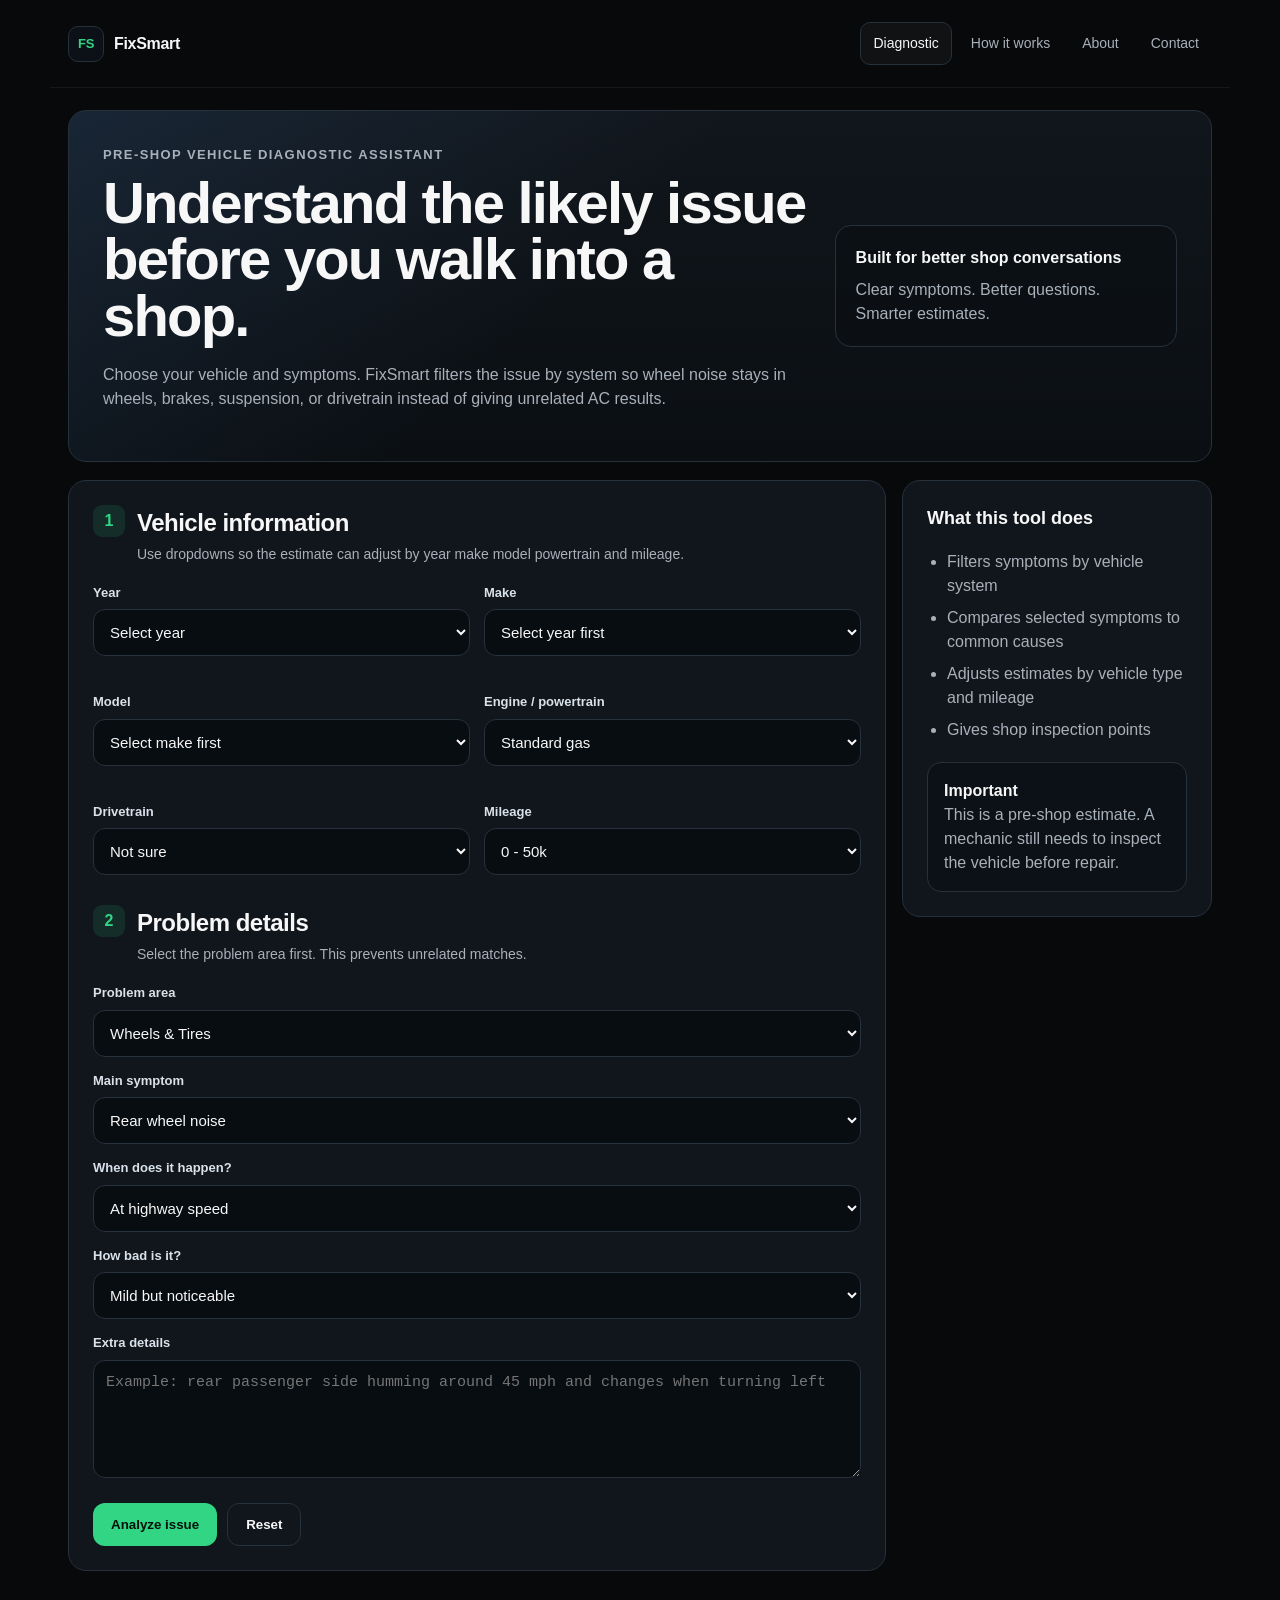
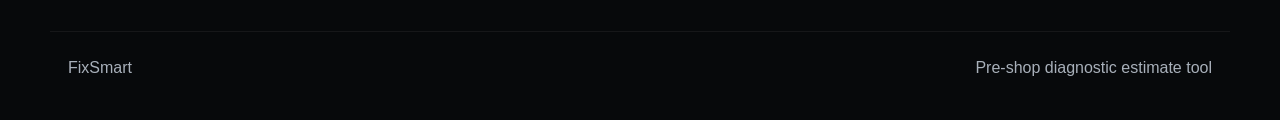
==== index.html @ 29d56b2a "Add files via upload" ====
<!DOCTYPE html>
<html lang="en">
<head>
  <meta charset="UTF-8" />
  <meta name="viewport" content="width=device-width, initial-scale=1.0" />
  <title>FixSmart | Vehicle Diagnostic Estimate</title>
  <link rel="stylesheet" href="assets/style.css" />
</head>
<body>
  <header class="site-header">
    <a class="brand" href="index.html">
      <span class="brand-mark">FS</span>
      <span>FixSmart</span>
    </a>

    <nav class="top-nav" aria-label="Main navigation">
      <a class="active" href="index.html">Diagnostic</a>
      <a href="how-it-works.html">How it works</a>
      <a href="about.html">About</a>
      <a href="contact.html">Contact</a>
    </nav>
  </header>

  <main>
    <section class="hero compact">
      <div class="hero-copy">
        <p class="eyebrow">Pre-shop vehicle diagnostic assistant</p>
        <h1>Understand the likely issue before you walk into a shop.</h1>
        <p>
          Choose your vehicle and symptoms. FixSmart filters the issue by system so wheel noise stays in wheels, brakes, suspension, or drivetrain instead of giving unrelated AC results.
        </p>
      </div>
      <div class="hero-panel">
        <strong>Built for better shop conversations</strong>
        <span>Clear symptoms. Better questions. Smarter estimates.</span>
      </div>
    </section>

    <section class="layout">
      <form class="diagnostic-card" id="diagnosticForm">
        <div class="section-title">
          <span>1</span>
          <div>
            <h2>Vehicle information</h2>
            <p>Use dropdowns so the estimate can adjust by year make model powertrain and mileage.</p>
          </div>
        </div>

        <div class="form-grid">
          <div class="field">
            <label for="year">Year</label>
            <select id="year" required></select>
          </div>

          <div class="field">
            <label for="make">Make</label>
            <select id="make" required>
              <option value="">Select year first</option>
            </select>
            <small id="makeStatus"></small>
          </div>

          <div class="field">
            <label for="model">Model</label>
            <select id="model" required>
              <option value="">Select make first</option>
            </select>
            <small id="modelStatus"></small>
          </div>

          <div class="field">
            <label for="powertrain">Engine / powertrain</label>
            <select id="powertrain">
              <option value="standard">Standard gas</option>
              <option value="turbo">Turbocharged</option>
              <option value="hybrid">Hybrid</option>
              <option value="electric">Electric</option>
              <option value="diesel">Diesel</option>
              <option value="performance">Performance / high output</option>
            </select>
          </div>

          <div class="field">
            <label for="drivetrain">Drivetrain</label>
            <select id="drivetrain">
              <option value="unknown">Not sure</option>
              <option value="fwd">FWD</option>
              <option value="rwd">RWD</option>
              <option value="awd">AWD</option>
              <option value="4wd">4WD</option>
            </select>
          </div>

          <div class="field">
            <label for="mileage">Mileage</label>
            <select id="mileage">
              <option value="low">0 - 50k</option>
              <option value="normal">50k - 100k</option>
              <option value="high">100k - 150k</option>
              <option value="veryHigh">150k+</option>
            </select>
          </div>
        </div>

        <div class="section-title second">
          <span>2</span>
          <div>
            <h2>Problem details</h2>
            <p>Select the problem area first. This prevents unrelated matches.</p>
          </div>
        </div>

        <div class="form-grid">
          <div class="field wide">
            <label for="category">Problem area</label>
            <select id="category"></select>
          </div>

          <div class="field wide">
            <label for="symptom">Main symptom</label>
            <select id="symptom"></select>
          </div>

          <div class="field wide">
            <label for="condition">When does it happen?</label>
            <select id="condition"></select>
          </div>

          <div class="field wide">
            <label for="severityInput">How bad is it?</label>
            <select id="severityInput">
              <option value="mild">Mild but noticeable</option>
              <option value="moderate">Moderate and getting worse</option>
              <option value="severe">Severe or feels unsafe</option>
            </select>
          </div>

          <div class="field wide">
            <label for="notes">Extra details</label>
            <textarea id="notes" placeholder="Example: rear passenger side humming around 45 mph and changes when turning left"></textarea>
          </div>
        </div>

        <div class="button-row">
          <button type="submit">Analyze issue</button>
          <button type="button" class="ghost" id="resetBtn">Reset</button>
        </div>
      </form>

      <aside class="side-card">
        <h3>What this tool does</h3>
        <ul>
          <li>Filters symptoms by vehicle system</li>
          <li>Compares selected symptoms to common causes</li>
          <li>Adjusts estimates by vehicle type and mileage</li>
          <li>Gives shop inspection points</li>
        </ul>

        <div class="trust-box">
          <strong>Important</strong>
          <p>This is a pre-shop estimate. A mechanic still needs to inspect the vehicle before repair.</p>
        </div>
      </aside>
    </section>

    <section class="results hidden" id="results">
      <div class="results-head">
        <div>
          <p class="eyebrow">Diagnostic result</p>
          <h2 id="resultTitle">Likely causes</h2>
        </div>
        <div class="score" id="topScore">0%</div>
      </div>

      <div class="summary-grid" id="summaryGrid"></div>

      <div class="table-wrap">
        <table>
          <thead>
            <tr>
              <th>Likely cause</th>
              <th>Probability</th>
              <th>Estimate</th>
              <th>Urgency</th>
              <th>Why it matched</th>
            </tr>
          </thead>
          <tbody id="resultRows"></tbody>
        </table>
      </div>

      <div class="bottom-grid">
        <div class="info-block">
          <h3>What to ask the shop to check</h3>
          <ul id="shopChecks"></ul>
        </div>

        <div class="info-block">
          <h3>Estimate factors</h3>
          <div id="factors"></div>
        </div>
      </div>
    </section>
  </main>

  <footer>
    <span>FixSmart</span>
    <span>Pre-shop diagnostic estimate tool</span>
  </footer>

  <script src="assets/diagnostic-data.js"></script>
  <script src="assets/app.js"></script>
</body>
</html>
---- assets/style.css ----
:root {
  --bg: #07090b;
  --panel: #11161c;
  --panel2: #151b22;
  --line: #26313b;
  --text: #f7f7f7;
  --muted: #a8b0ba;
  --soft: #d9e1ea;
  --accent: #32d583;
  --accent2: #58a6ff;
  --warn: #f7c948;
  --bad: #ff5c5c;
}

* {
  box-sizing: border-box;
}

html {
  scroll-behavior: smooth;
}

body {
  margin: 0;
  background: var(--bg);
  color: var(--text);
  font-family: Inter, Arial, Helvetica, sans-serif;
  line-height: 1.5;
}

a {
  color: inherit;
  text-decoration: none;
}

.site-header {
  max-width: 1180px;
  margin: 0 auto;
  padding: 22px 18px;
  display: flex;
  align-items: center;
  justify-content: space-between;
  gap: 16px;
  border-bottom: 1px solid rgba(255,255,255,0.06);
}

.brand {
  display: inline-flex;
  align-items: center;
  gap: 10px;
  font-weight: 800;
  letter-spacing: -0.3px;
}

.brand-mark {
  width: 36px;
  height: 36px;
  display: grid;
  place-items: center;
  border: 1px solid var(--line);
  border-radius: 10px;
  background: #0c1117;
  color: var(--accent);
  font-size: 13px;
}

.top-nav {
  display: flex;
  align-items: center;
  gap: 6px;
  flex-wrap: wrap;
  justify-content: flex-end;
}

.top-nav a {
  color: var(--muted);
  padding: 10px 12px;
  border-radius: 10px;
  font-size: 14px;
  border: 1px solid transparent;
}

.top-nav a:hover,
.top-nav a.active {
  color: var(--text);
  border-color: var(--line);
  background: rgba(255,255,255,0.035);
}

main {
  max-width: 1180px;
  margin: 0 auto;
  padding: 22px 18px 60px;
}

.hero {
  border: 1px solid var(--line);
  background:
    linear-gradient(135deg, rgba(88,166,255,0.11), transparent 45%),
    linear-gradient(180deg, var(--panel), #0b0f13);
  border-radius: 18px;
  padding: 34px;
  margin-bottom: 18px;
}

.hero.compact {
  display: grid;
  grid-template-columns: 1.55fr 0.75fr;
  gap: 24px;
  align-items: center;
}

.hero.simple {
  max-width: 850px;
}

.eyebrow {
  margin: 0 0 10px;
  color: var(--accent);
  font-size: 13px;
  text-transform: uppercase;
  letter-spacing: 1.4px;
  font-weight: 800;
}

h1, h2, h3, p {
  margin-top: 0;
}

h1 {
  font-size: clamp(34px, 5vw, 58px);
  line-height: 0.98;
  letter-spacing: -1.8px;
  margin-bottom: 18px;
}

h2 {
  font-size: 24px;
  letter-spacing: -0.5px;
}

h3 {
  font-size: 18px;
}

.hero p,
.about-main p {
  color: var(--muted);
  max-width: 760px;
}

.hero-panel {
  border: 1px solid var(--line);
  border-radius: 16px;
  background: rgba(0,0,0,0.18);
  padding: 20px;
}

.hero-panel strong,
.hero-panel span {
  display: block;
}

.hero-panel span {
  color: var(--muted);
  margin-top: 8px;
}

.layout {
  display: grid;
  grid-template-columns: minmax(0, 1fr);
  gap: 16px;
}

.diagnostic-card,
.side-card,
.results,
.contact-box,
.cards article,
.about-main {
  border: 1px solid var(--line);
  background: var(--panel);
  border-radius: 18px;
  padding: 24px;
}

.side-card {
  order: 2;
}

.side-card ul,
.info-block ul,
.cards ul {
  color: var(--muted);
  padding-left: 20px;
}

.side-card li,
.info-block li {
  margin-bottom: 8px;
}

.trust-box {
  margin-top: 20px;
  padding: 16px;
  border-radius: 14px;
  background: #0b1116;
  border: 1px solid var(--line);
}

.trust-box p {
  color: var(--muted);
  margin-bottom: 0;
}

.section-title {
  display: flex;
  gap: 12px;
  align-items: flex-start;
  margin-bottom: 18px;
}

.section-title.second {
  margin-top: 30px;
}

.section-title span {
  min-width: 32px;
  height: 32px;
  border-radius: 9px;
  background: rgba(50,213,131,0.12);
  color: var(--accent);
  display: grid;
  place-items: center;
  font-weight: 900;
}

.section-title h2 {
  margin-bottom: 3px;
}

.section-title p {
  color: var(--muted);
  margin-bottom: 0;
  font-size: 14px;
}

.form-grid {
  display: grid;
  grid-template-columns: repeat(2, minmax(0, 1fr));
  gap: 14px;
}

.field.wide {
  grid-column: 1 / -1;
}

label {
  display: block;
  color: var(--soft);
  font-size: 13px;
  font-weight: 800;
  margin-bottom: 7px;
}

select,
input,
textarea {
  width: 100%;
  border: 1px solid var(--line);
  border-radius: 12px;
  background: #080d12;
  color: var(--text);
  padding: 13px 12px;
  outline: none;
  font-size: 15px;
}

select:focus,
input:focus,
textarea:focus {
  border-color: var(--accent);
  box-shadow: 0 0 0 3px rgba(50,213,131,0.12);
}

textarea {
  min-height: 118px;
  resize: vertical;
}

small {
  display: block;
  color: var(--muted);
  margin-top: 6px;
  min-height: 16px;
}

.button-row {
  margin-top: 18px;
  display: flex;
  gap: 10px;
  flex-wrap: wrap;
}

button {
  border: 0;
  border-radius: 12px;
  background: var(--accent);
  color: #04120b;
  font-weight: 900;
  padding: 13px 18px;
  cursor: pointer;
}

button.ghost {
  background: transparent;
  color: var(--text);
  border: 1px solid var(--line);
}

.hidden {
  display: none;
}

.results {
  margin-top: 18px;
}

.results-head {
  display: flex;
  align-items: flex-start;
  justify-content: space-between;
  gap: 18px;
  margin-bottom: 16px;
}

.score {
  font-size: 24px;
  color: var(--accent);
  font-weight: 900;
  white-space: nowrap;
}

.summary-grid {
  display: grid;
  grid-template-columns: repeat(4, minmax(0, 1fr));
  gap: 12px;
  margin-bottom: 16px;
}

.summary-card {
  background: #0b1116;
  border: 1px solid var(--line);
  border-radius: 14px;
  padding: 14px;
}

.summary-card span {
  display: block;
  color: var(--muted);
  font-size: 13px;
}

.summary-card strong {
  display: block;
  margin-top: 5px;
}

.table-wrap {
  overflow-x: auto;
  border: 1px solid var(--line);
  border-radius: 14px;
}

table {
  width: 100%;
  border-collapse: collapse;
  min-width: 780px;
}

th, td {
  padding: 14px;
  border-bottom: 1px solid var(--line);
  text-align: left;
  vertical-align: top;
}

th {
  color: var(--muted);
  font-size: 13px;
}

td {
  color: var(--soft);
}

.cost,
.good {
  color: var(--accent);
  font-weight: 900;
}

.warn {
  color: var(--warn);
  font-weight: 900;
}

.bad {
  color: var(--bad);
  font-weight: 900;
}

.bottom-grid,
.about-layout {
  display: grid;
  grid-template-columns: 1fr;
  gap: 16px;
  margin-top: 16px;
}

.info-block {
  background: #0b1116;
  border: 1px solid var(--line);
  border-radius: 14px;
  padding: 18px;
}

.factor {
  border-bottom: 1px solid var(--line);
  padding: 10px 0;
}

.factor:last-child {
  border-bottom: 0;
}

.factor span {
  display: block;
  color: var(--muted);
  font-size: 14px;
}

.cards {
  display: grid;
  grid-template-columns: repeat(4, minmax(0, 1fr));
  gap: 16px;
}

.cards article span {
  color: var(--accent);
  font-weight: 900;
}

.cards article p {
  color: var(--muted);
}

.about-main h2 {
  margin-top: 22px;
}

.about-main h2:first-child {
  margin-top: 0;
}

.contact-box {
  max-width: 820px;
}

footer {
  max-width: 1180px;
  margin: 0 auto;
  padding: 24px 18px 40px;
  color: var(--muted);
  border-top: 1px solid rgba(255,255,255,0.06);
  display: flex;
  justify-content: space-between;
  gap: 12px;
}

@media (min-width: 900px) {
  .layout {
    grid-template-columns: minmax(0, 1fr) 310px;
    align-items: start;
  }

  .bottom-grid,
  .about-layout {
    grid-template-columns: minmax(0, 1fr) 320px;
  }

  .bottom-side {
    align-self: start;
  }
}

@media (max-width: 860px) {
  .hero.compact {
    grid-template-columns: 1fr;
  }

  .summary-grid,
  .cards {
    grid-template-columns: repeat(2, minmax(0, 1fr));
  }

  .site-header {
    align-items: flex-start;
    flex-direction: column;
  }

  .top-nav {
    width: 100%;
    justify-content: flex-start;
  }
}

@media (max-width: 620px) {
  .hero,
  .diagnostic-card,
  .side-card,
  .results,
  .contact-box,
  .cards article,
  .about-main {
    padding: 18px;
    border-radius: 15px;
  }

  .form-grid,
  .summary-grid,
  .cards {
    grid-template-columns: 1fr;
  }

  h1 {
    font-size: 34px;
  }

  footer {
    flex-direction: column;
  }
}
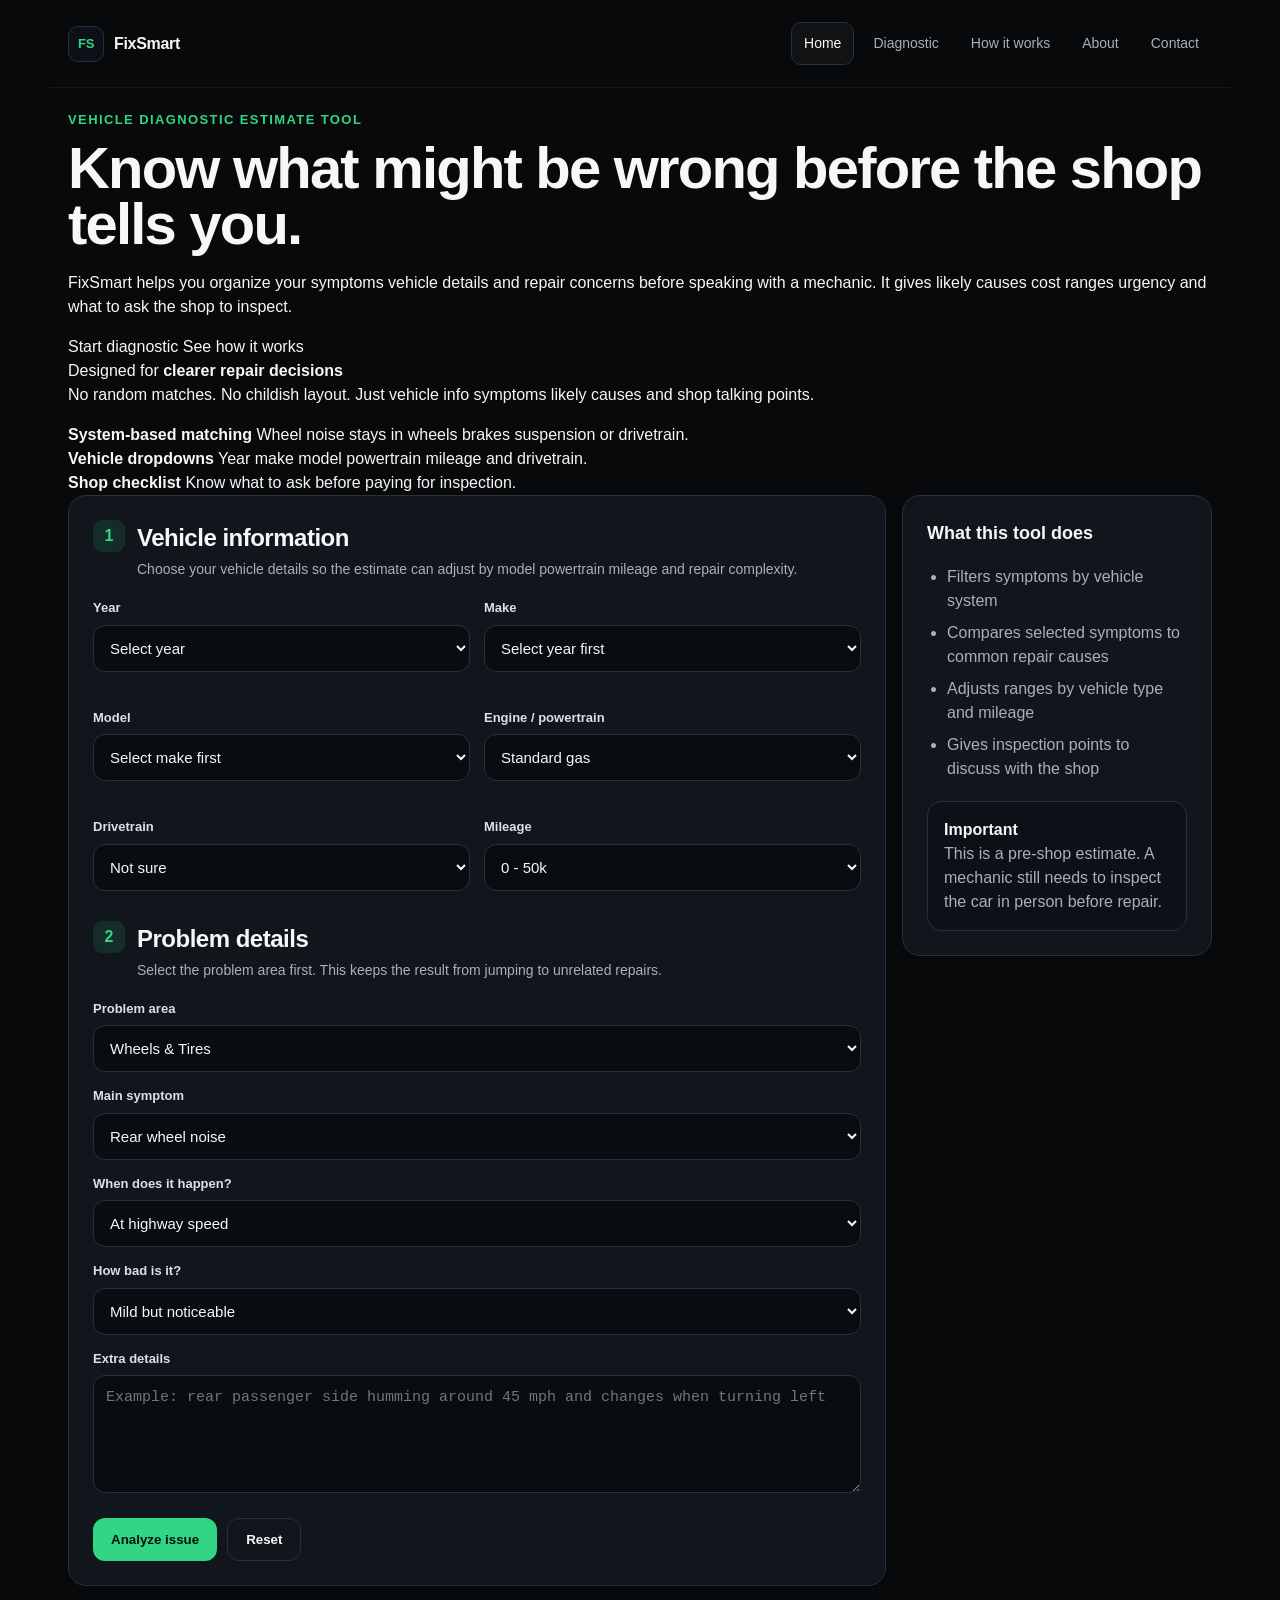
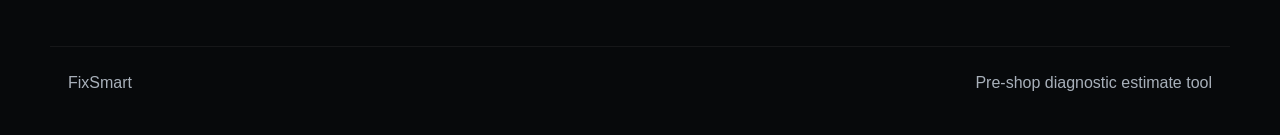
==== commit a8b82496: "Add files via upload" ====
--- a/index.html
+++ b/index.html
@@ -3,7 +3,7 @@
 <head>
   <meta charset="UTF-8" />
   <meta name="viewport" content="width=device-width, initial-scale=1.0" />
-  <title>FixSmart | Vehicle Diagnostic Estimate</title>
+  <title>FixSmart | Home</title>
   <link rel="stylesheet" href="assets/style.css" />
 </head>
 <body>
@@ -14,7 +14,8 @@
     </a>
 
     <nav class="top-nav" aria-label="Main navigation">
-      <a class="active" href="index.html">Diagnostic</a>
+      <a class="active" href="index.html">Home</a>
+      <a href="#diagnostic">Diagnostic</a>
       <a href="how-it-works.html">How it works</a>
       <a href="about.html">About</a>
       <a href="contact.html">Contact</a>
@@ -22,27 +23,51 @@
   </header>
 
   <main>
-    <section class="hero compact">
+    <!-- HOME PAGE HERO -->
+    <section class="home-hero">
       <div class="hero-copy">
-        <p class="eyebrow">Pre-shop vehicle diagnostic assistant</p>
-        <h1>Understand the likely issue before you walk into a shop.</h1>
+        <p class="eyebrow">Vehicle diagnostic estimate tool</p>
+        <h1>Know what might be wrong before the shop tells you.</h1>
         <p>
-          Choose your vehicle and symptoms. FixSmart filters the issue by system so wheel noise stays in wheels, brakes, suspension, or drivetrain instead of giving unrelated AC results.
+          FixSmart helps you organize your symptoms vehicle details and repair concerns before speaking with a mechanic. It gives likely causes cost ranges urgency and what to ask the shop to inspect.
         </p>
-      </div>
-      <div class="hero-panel">
-        <strong>Built for better shop conversations</strong>
-        <span>Clear symptoms. Better questions. Smarter estimates.</span>
-      </div>
-    </section>
-
-    <section class="layout">
+
+        <div class="hero-actions">
+          <a class="button-link" href="#diagnostic">Start diagnostic</a>
+          <a class="button-link ghost-link" href="how-it-works.html">See how it works</a>
+        </div>
+      </div>
+
+      <div class="hero-stat-card">
+        <span>Designed for</span>
+        <strong>clearer repair decisions</strong>
+        <p>No random matches. No childish layout. Just vehicle info symptoms likely causes and shop talking points.</p>
+      </div>
+    </section>
+
+    <section class="proof-strip">
+      <div>
+        <strong>System-based matching</strong>
+        <span>Wheel noise stays in wheels brakes suspension or drivetrain.</span>
+      </div>
+      <div>
+        <strong>Vehicle dropdowns</strong>
+        <span>Year make model powertrain mileage and drivetrain.</span>
+      </div>
+      <div>
+        <strong>Shop checklist</strong>
+        <span>Know what to ask before paying for inspection.</span>
+      </div>
+    </section>
+
+    <!-- DIAGNOSTIC SECTION -->
+    <section class="layout" id="diagnostic">
       <form class="diagnostic-card" id="diagnosticForm">
         <div class="section-title">
           <span>1</span>
           <div>
             <h2>Vehicle information</h2>
-            <p>Use dropdowns so the estimate can adjust by year make model powertrain and mileage.</p>
+            <p>Choose your vehicle details so the estimate can adjust by model powertrain mileage and repair complexity.</p>
           </div>
         </div>
 
@@ -106,7 +131,7 @@
           <span>2</span>
           <div>
             <h2>Problem details</h2>
-            <p>Select the problem area first. This prevents unrelated matches.</p>
+            <p>Select the problem area first. This keeps the result from jumping to unrelated repairs.</p>
           </div>
         </div>
 
@@ -151,14 +176,14 @@
         <h3>What this tool does</h3>
         <ul>
           <li>Filters symptoms by vehicle system</li>
-          <li>Compares selected symptoms to common causes</li>
-          <li>Adjusts estimates by vehicle type and mileage</li>
-          <li>Gives shop inspection points</li>
+          <li>Compares selected symptoms to common repair causes</li>
+          <li>Adjusts ranges by vehicle type and mileage</li>
+          <li>Gives inspection points to discuss with the shop</li>
         </ul>
 
         <div class="trust-box">
           <strong>Important</strong>
-          <p>This is a pre-shop estimate. A mechanic still needs to inspect the vehicle before repair.</p>
+          <p>This is a pre-shop estimate. A mechanic still needs to inspect the car in person before repair.</p>
         </div>
       </aside>
     </section>
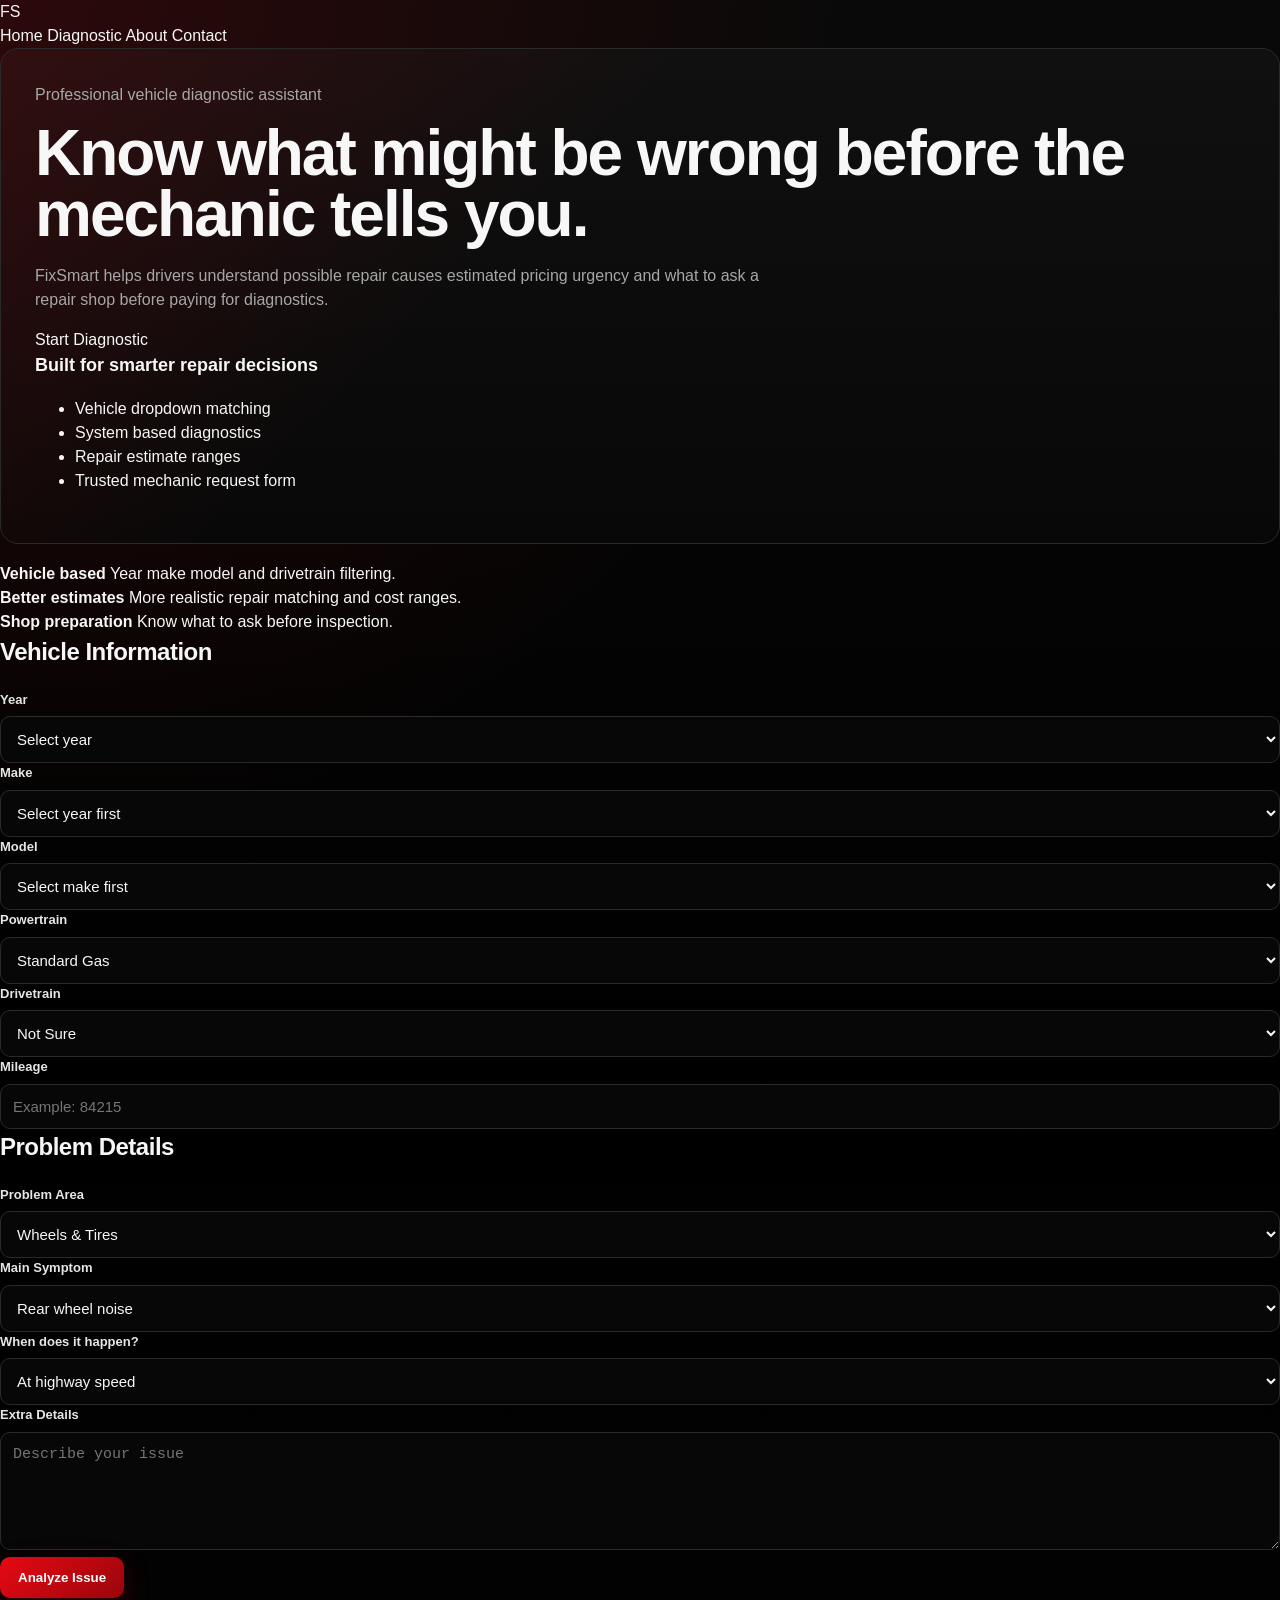
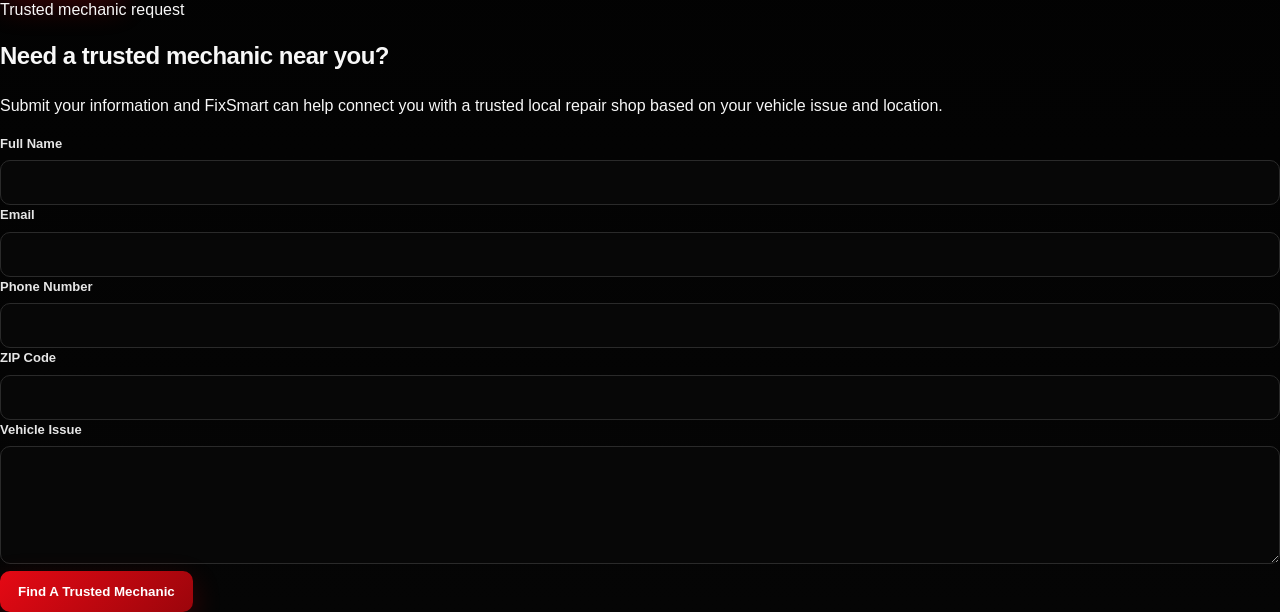
==== commit 430667f5: "Add files via upload" ====
--- a/index.html
+++ b/index.html
@@ -1,239 +1,207 @@
 <!DOCTYPE html>
 <html lang="en">
 <head>
-  <meta charset="UTF-8" />
-  <meta name="viewport" content="width=device-width, initial-scale=1.0" />
-  <title>FixSmart | Home</title>
-  <link rel="stylesheet" href="assets/style.css" />
+<meta charset="UTF-8">
+<meta name="viewport" content="width=device-width, initial-scale=1.0">
+<title>FixSmart</title>
+<link rel="stylesheet" href="assets/style.css">
 </head>
 <body>
-  <header class="site-header">
-    <a class="brand" href="index.html">
-      <span class="brand-mark">FS</span>
-      <span>FixSmart</span>
-    </a>
-
-    <nav class="top-nav" aria-label="Main navigation">
-      <a class="active" href="index.html">Home</a>
-      <a href="#diagnostic">Diagnostic</a>
-      <a href="how-it-works.html">How it works</a>
-      <a href="about.html">About</a>
-      <a href="contact.html">Contact</a>
-    </nav>
-  </header>
-
-  <main>
-    <!-- HOME PAGE HERO -->
-    <section class="home-hero">
-      <div class="hero-copy">
-        <p class="eyebrow">Vehicle diagnostic estimate tool</p>
-        <h1>Know what might be wrong before the shop tells you.</h1>
-        <p>
-          FixSmart helps you organize your symptoms vehicle details and repair concerns before speaking with a mechanic. It gives likely causes cost ranges urgency and what to ask the shop to inspect.
-        </p>
-
-        <div class="hero-actions">
-          <a class="button-link" href="#diagnostic">Start diagnostic</a>
-          <a class="button-link ghost-link" href="how-it-works.html">See how it works</a>
-        </div>
-      </div>
-
-      <div class="hero-stat-card">
-        <span>Designed for</span>
-        <strong>clearer repair decisions</strong>
-        <p>No random matches. No childish layout. Just vehicle info symptoms likely causes and shop talking points.</p>
-      </div>
-    </section>
-
-    <section class="proof-strip">
-      <div>
-        <strong>System-based matching</strong>
-        <span>Wheel noise stays in wheels brakes suspension or drivetrain.</span>
-      </div>
-      <div>
-        <strong>Vehicle dropdowns</strong>
-        <span>Year make model powertrain mileage and drivetrain.</span>
-      </div>
-      <div>
-        <strong>Shop checklist</strong>
-        <span>Know what to ask before paying for inspection.</span>
-      </div>
-    </section>
-
-    <!-- DIAGNOSTIC SECTION -->
-    <section class="layout" id="diagnostic">
-      <form class="diagnostic-card" id="diagnosticForm">
-        <div class="section-title">
-          <span>1</span>
-          <div>
-            <h2>Vehicle information</h2>
-            <p>Choose your vehicle details so the estimate can adjust by model powertrain mileage and repair complexity.</p>
-          </div>
-        </div>
-
-        <div class="form-grid">
-          <div class="field">
-            <label for="year">Year</label>
-            <select id="year" required></select>
-          </div>
-
-          <div class="field">
-            <label for="make">Make</label>
-            <select id="make" required>
-              <option value="">Select year first</option>
-            </select>
-            <small id="makeStatus"></small>
-          </div>
-
-          <div class="field">
-            <label for="model">Model</label>
-            <select id="model" required>
-              <option value="">Select make first</option>
-            </select>
-            <small id="modelStatus"></small>
-          </div>
-
-          <div class="field">
-            <label for="powertrain">Engine / powertrain</label>
-            <select id="powertrain">
-              <option value="standard">Standard gas</option>
-              <option value="turbo">Turbocharged</option>
-              <option value="hybrid">Hybrid</option>
-              <option value="electric">Electric</option>
-              <option value="diesel">Diesel</option>
-              <option value="performance">Performance / high output</option>
-            </select>
-          </div>
-
-          <div class="field">
-            <label for="drivetrain">Drivetrain</label>
-            <select id="drivetrain">
-              <option value="unknown">Not sure</option>
-              <option value="fwd">FWD</option>
-              <option value="rwd">RWD</option>
-              <option value="awd">AWD</option>
-              <option value="4wd">4WD</option>
-            </select>
-          </div>
-
-          <div class="field">
-            <label for="mileage">Mileage</label>
-            <select id="mileage">
-              <option value="low">0 - 50k</option>
-              <option value="normal">50k - 100k</option>
-              <option value="high">100k - 150k</option>
-              <option value="veryHigh">150k+</option>
-            </select>
-          </div>
-        </div>
-
-        <div class="section-title second">
-          <span>2</span>
-          <div>
-            <h2>Problem details</h2>
-            <p>Select the problem area first. This keeps the result from jumping to unrelated repairs.</p>
-          </div>
-        </div>
-
-        <div class="form-grid">
-          <div class="field wide">
-            <label for="category">Problem area</label>
-            <select id="category"></select>
-          </div>
-
-          <div class="field wide">
-            <label for="symptom">Main symptom</label>
-            <select id="symptom"></select>
-          </div>
-
-          <div class="field wide">
-            <label for="condition">When does it happen?</label>
-            <select id="condition"></select>
-          </div>
-
-          <div class="field wide">
-            <label for="severityInput">How bad is it?</label>
-            <select id="severityInput">
-              <option value="mild">Mild but noticeable</option>
-              <option value="moderate">Moderate and getting worse</option>
-              <option value="severe">Severe or feels unsafe</option>
-            </select>
-          </div>
-
-          <div class="field wide">
-            <label for="notes">Extra details</label>
-            <textarea id="notes" placeholder="Example: rear passenger side humming around 45 mph and changes when turning left"></textarea>
-          </div>
-        </div>
-
-        <div class="button-row">
-          <button type="submit">Analyze issue</button>
-          <button type="button" class="ghost" id="resetBtn">Reset</button>
-        </div>
-      </form>
-
-      <aside class="side-card">
-        <h3>What this tool does</h3>
-        <ul>
-          <li>Filters symptoms by vehicle system</li>
-          <li>Compares selected symptoms to common repair causes</li>
-          <li>Adjusts ranges by vehicle type and mileage</li>
-          <li>Gives inspection points to discuss with the shop</li>
-        </ul>
-
-        <div class="trust-box">
-          <strong>Important</strong>
-          <p>This is a pre-shop estimate. A mechanic still needs to inspect the car in person before repair.</p>
-        </div>
-      </aside>
-    </section>
-
-    <section class="results hidden" id="results">
-      <div class="results-head">
-        <div>
-          <p class="eyebrow">Diagnostic result</p>
-          <h2 id="resultTitle">Likely causes</h2>
-        </div>
-        <div class="score" id="topScore">0%</div>
-      </div>
-
-      <div class="summary-grid" id="summaryGrid"></div>
-
-      <div class="table-wrap">
-        <table>
-          <thead>
-            <tr>
-              <th>Likely cause</th>
-              <th>Probability</th>
-              <th>Estimate</th>
-              <th>Urgency</th>
-              <th>Why it matched</th>
-            </tr>
-          </thead>
-          <tbody id="resultRows"></tbody>
-        </table>
-      </div>
-
-      <div class="bottom-grid">
-        <div class="info-block">
-          <h3>What to ask the shop to check</h3>
-          <ul id="shopChecks"></ul>
-        </div>
-
-        <div class="info-block">
-          <h3>Estimate factors</h3>
-          <div id="factors"></div>
-        </div>
-      </div>
-    </section>
-  </main>
-
-  <footer>
-    <span>FixSmart</span>
-    <span>Pre-shop diagnostic estimate tool</span>
-  </footer>
-
-  <script src="assets/diagnostic-data.js"></script>
-  <script src="assets/app.js"></script>
+
+<header class="header">
+  <div class="logo">FS</div>
+
+  <nav>
+    <a href="#">Home</a>
+    <a href="#diagnostic">Diagnostic</a>
+    <a href="about.html">About</a>
+    <a href="contact.html">Contact</a>
+  </nav>
+</header>
+
+<section class="hero">
+  <div>
+    <p class="tag">Professional vehicle diagnostic assistant</p>
+
+    <h1>Know what might be wrong before the mechanic tells you.</h1>
+
+    <p class="hero-text">
+      FixSmart helps drivers understand possible repair causes estimated pricing urgency and what to ask a repair shop before paying for diagnostics.
+    </p>
+
+    <a href="#diagnostic" class="main-btn">Start Diagnostic</a>
+  </div>
+
+  <div class="hero-card">
+    <h3>Built for smarter repair decisions</h3>
+
+    <ul>
+      <li>Vehicle dropdown matching</li>
+      <li>System based diagnostics</li>
+      <li>Repair estimate ranges</li>
+      <li>Trusted mechanic request form</li>
+    </ul>
+  </div>
+</section>
+
+<section class="stats">
+  <div>
+    <strong>Vehicle based</strong>
+    <span>Year make model and drivetrain filtering.</span>
+  </div>
+
+  <div>
+    <strong>Better estimates</strong>
+    <span>More realistic repair matching and cost ranges.</span>
+  </div>
+
+  <div>
+    <strong>Shop preparation</strong>
+    <span>Know what to ask before inspection.</span>
+  </div>
+</section>
+
+<section class="diagnostic" id="diagnostic">
+
+  <div class="box">
+    <h2>Vehicle Information</h2>
+
+    <div class="grid">
+
+      <div>
+        <label>Year</label>
+        <select id="year"></select>
+      </div>
+
+      <div>
+        <label>Make</label>
+        <select id="make">
+          <option>Select year first</option>
+        </select>
+      </div>
+
+      <div>
+        <label>Model</label>
+        <select id="model">
+          <option>Select make first</option>
+        </select>
+      </div>
+
+      <div>
+        <label>Powertrain</label>
+        <select id="powertrain">
+          <option value="standard">Standard Gas</option>
+          <option value="turbo">Turbocharged</option>
+          <option value="hybrid">Hybrid</option>
+          <option value="electric">Electric</option>
+          <option value="diesel">Diesel</option>
+        </select>
+      </div>
+
+      <div>
+        <label>Drivetrain</label>
+        <select id="drivetrain">
+          <option value="unknown">Not Sure</option>
+          <option value="fwd">FWD</option>
+          <option value="rwd">RWD</option>
+          <option value="awd">AWD</option>
+          <option value="4wd">4WD</option>
+        </select>
+      </div>
+
+      <div>
+        <label>Mileage</label>
+        <input type="number" id="mileage" placeholder="Example: 84215">
+      </div>
+
+    </div>
+  </div>
+
+  <div class="box">
+    <h2>Problem Details</h2>
+
+    <div class="grid">
+
+      <div class="full">
+        <label>Problem Area</label>
+        <select id="category"></select>
+      </div>
+
+      <div class="full">
+        <label>Main Symptom</label>
+        <select id="symptom"></select>
+      </div>
+
+      <div class="full">
+        <label>When does it happen?</label>
+        <select id="condition"></select>
+      </div>
+
+      <div class="full">
+        <label>Extra Details</label>
+        <textarea id="notes" placeholder="Describe your issue"></textarea>
+      </div>
+
+    </div>
+
+    <button id="analyzeBtn">Analyze Issue</button>
+  </div>
+
+</section>
+
+<section class="mechanic-box">
+
+  <div class="mechanic-top">
+    <p class="tag">Trusted mechanic request</p>
+
+    <h2>Need a trusted mechanic near you?</h2>
+
+    <p>
+      Submit your information and FixSmart can help connect you with a trusted local repair shop based on your vehicle issue and location.
+    </p>
+  </div>
+
+  <form name="trusted-mechanic" method="POST" data-netlify="true">
+
+    <input type="hidden" name="form-name" value="trusted-mechanic">
+
+    <div class="grid">
+
+      <div>
+        <label>Full Name</label>
+        <input type="text" name="name" required>
+      </div>
+
+      <div>
+        <label>Email</label>
+        <input type="email" name="email" required>
+      </div>
+
+      <div>
+        <label>Phone Number</label>
+        <input type="tel" name="phone" required>
+      </div>
+
+      <div>
+        <label>ZIP Code</label>
+        <input type="text" name="zip" required>
+      </div>
+
+      <div class="full">
+        <label>Vehicle Issue</label>
+        <textarea name="issue"></textarea>
+      </div>
+
+    </div>
+
+    <button type="submit">Find A Trusted Mechanic</button>
+
+  </form>
+
+</section>
+
+<script src="assets/diagnostic-data.js"></script>
+<script src="assets/app.js"></script>
+
 </body>
 </html>
--- a/assets/style.css
+++ b/assets/style.css
@@ -1,15 +1,17 @@
 :root {
-  --bg: #07090b;
-  --panel: #11161c;
-  --panel2: #151b22;
-  --line: #26313b;
+  --bg: #050505;
+  --panel: #101010;
+  --panel2: #161616;
+  --line: #2a2a2a;
   --text: #f7f7f7;
-  --muted: #a8b0ba;
-  --soft: #d9e1ea;
-  --accent: #32d583;
-  --accent2: #58a6ff;
+  --muted: #a7a7a7;
+  --soft: #e6e6e6;
+  --accent: #e50914;
+  --accent-dark: #9b050b;
+  --accent-soft: rgba(229, 9, 20, 0.16);
   --warn: #f7c948;
-  --bad: #ff5c5c;
+  --good: #32d583;
+  --bad: #ff4d4d;
 }
 
 * {
@@ -22,7 +24,9 @@
 
 body {
   margin: 0;
-  background: var(--bg);
+  background:
+    radial-gradient(circle at top left, rgba(229, 9, 20, 0.16), transparent 34%),
+    linear-gradient(180deg, #090909, #000 48%, #050505);
   color: var(--text);
   font-family: Inter, Arial, Helvetica, sans-serif;
   line-height: 1.5;
@@ -41,27 +45,28 @@
   align-items: center;
   justify-content: space-between;
   gap: 16px;
-  border-bottom: 1px solid rgba(255,255,255,0.06);
+  border-bottom: 1px solid rgba(255,255,255,0.08);
 }
 
 .brand {
   display: inline-flex;
   align-items: center;
   gap: 10px;
-  font-weight: 800;
+  font-weight: 900;
   letter-spacing: -0.3px;
 }
 
 .brand-mark {
-  width: 36px;
-  height: 36px;
+  width: 38px;
+  height: 38px;
   display: grid;
   place-items: center;
-  border: 1px solid var(--line);
-  border-radius: 10px;
-  background: #0c1117;
+  border: 1px solid rgba(229, 9, 20, 0.5);
+  border-radius: 8px;
+  background: linear-gradient(145deg, #1c1c1c, #080808);
   color: var(--accent);
   font-size: 13px;
+  box-shadow: 0 0 22px rgba(229, 9, 20, 0.15);
 }
 
 .top-nav {
@@ -75,7 +80,7 @@
 .top-nav a {
   color: var(--muted);
   padding: 10px 12px;
-  border-radius: 10px;
+  border-radius: 8px;
   font-size: 14px;
   border: 1px solid transparent;
 }
@@ -83,8 +88,8 @@
 .top-nav a:hover,
 .top-nav a.active {
   color: var(--text);
-  border-color: var(--line);
-  background: rgba(255,255,255,0.035);
+  border-color: rgba(229, 9, 20, 0.45);
+  background: rgba(229, 9, 20, 0.12);
 }
 
 main {
@@ -93,25 +98,20 @@
   padding: 22px 18px 60px;
 }
 
-.hero {
+/* HOME */
+.home-hero {
   border: 1px solid var(--line);
   background:
-    linear-gradient(135deg, rgba(88,166,255,0.11), transparent 45%),
-    linear-gradient(180deg, var(--panel), #0b0f13);
+    linear-gradient(135deg, rgba(229, 9, 20, 0.2), transparent 44%),
+    linear-gradient(180deg, #141414, #080808);
   border-radius: 18px;
-  padding: 34px;
-  margin-bottom: 18px;
-}
-
-.hero.compact {
-  display: grid;
-  grid-template-columns: 1.55fr 0.75fr;
-  gap: 24px;
+  padding: 42px;
+  margin-bottom: 16px;
+  display: grid;
+  grid-template-columns: minmax(0, 1.4fr) 360px;
+  gap: 28px;
   align-items: center;
-}
-
-.hero.simple {
-  max-width: 850px;
+  box-shadow: 0 24px 80px rgba(0,0,0,0.45);
 }
 
 .eyebrow {
@@ -119,8 +119,8 @@
   color: var(--accent);
   font-size: 13px;
   text-transform: uppercase;
-  letter-spacing: 1.4px;
-  font-weight: 800;
+  letter-spacing: 1.5px;
+  font-weight: 900;
 }
 
 h1, h2, h3, p {
@@ -128,9 +128,9 @@
 }
 
 h1 {
-  font-size: clamp(34px, 5vw, 58px);
-  line-height: 0.98;
-  letter-spacing: -1.8px;
+  font-size: clamp(36px, 5vw, 64px);
+  line-height: 0.96;
+  letter-spacing: -2px;
   margin-bottom: 18px;
 }
 
@@ -143,29 +143,96 @@
   font-size: 18px;
 }
 
-.hero p,
+.hero-copy p,
 .about-main p {
   color: var(--muted);
   max-width: 760px;
 }
 
-.hero-panel {
-  border: 1px solid var(--line);
+.hero-actions {
+  display: flex;
+  gap: 10px;
+  flex-wrap: wrap;
+  margin-top: 24px;
+}
+
+.button-link,
+button {
+  border: 0;
+  border-radius: 10px;
+  background: linear-gradient(135deg, var(--accent), var(--accent-dark));
+  color: white;
+  font-weight: 900;
+  padding: 13px 18px;
+  cursor: pointer;
+  display: inline-flex;
+  align-items: center;
+  justify-content: center;
+  box-shadow: 0 10px 28px rgba(229, 9, 20, 0.22);
+}
+
+.ghost-link,
+button.ghost {
+  background: transparent;
+  color: var(--text);
+  border: 1px solid var(--line);
+  box-shadow: none;
+}
+
+.hero-stat-card {
+  border: 1px solid rgba(229, 9, 20, 0.35);
+  background: rgba(0,0,0,0.28);
   border-radius: 16px;
-  background: rgba(0,0,0,0.18);
-  padding: 20px;
-}
-
-.hero-panel strong,
-.hero-panel span {
-  display: block;
-}
-
-.hero-panel span {
-  color: var(--muted);
-  margin-top: 8px;
-}
-
+  padding: 22px;
+}
+
+.hero-stat-card span {
+  display: block;
+  color: var(--muted);
+  font-size: 13px;
+  text-transform: uppercase;
+  letter-spacing: 1.1px;
+  font-weight: 800;
+}
+
+.hero-stat-card strong {
+  display: block;
+  font-size: 30px;
+  line-height: 1.05;
+  margin: 8px 0 12px;
+}
+
+.hero-stat-card p {
+  color: var(--muted);
+  margin-bottom: 0;
+}
+
+.proof-strip {
+  display: grid;
+  grid-template-columns: repeat(3, 1fr);
+  gap: 14px;
+  margin-bottom: 16px;
+}
+
+.proof-strip div {
+  border: 1px solid var(--line);
+  background: rgba(16,16,16,0.9);
+  border-radius: 14px;
+  padding: 16px;
+}
+
+.proof-strip strong,
+.proof-strip span {
+  display: block;
+}
+
+.proof-strip span {
+  color: var(--muted);
+  margin-top: 5px;
+  font-size: 14px;
+}
+
+/* DIAGNOSTIC */
 .layout {
   display: grid;
   grid-template-columns: minmax(0, 1fr);
@@ -179,7 +246,7 @@
 .cards article,
 .about-main {
   border: 1px solid var(--line);
-  background: var(--panel);
+  background: rgba(16,16,16,0.96);
   border-radius: 18px;
   padding: 24px;
 }
@@ -204,8 +271,8 @@
   margin-top: 20px;
   padding: 16px;
   border-radius: 14px;
-  background: #0b1116;
-  border: 1px solid var(--line);
+  background: #090909;
+  border: 1px solid rgba(229, 9, 20, 0.25);
 }
 
 .trust-box p {
@@ -227,8 +294,8 @@
 .section-title span {
   min-width: 32px;
   height: 32px;
-  border-radius: 9px;
-  background: rgba(50,213,131,0.12);
+  border-radius: 8px;
+  background: var(--accent-soft);
   color: var(--accent);
   display: grid;
   place-items: center;
@@ -259,7 +326,7 @@
   display: block;
   color: var(--soft);
   font-size: 13px;
-  font-weight: 800;
+  font-weight: 900;
   margin-bottom: 7px;
 }
 
@@ -268,8 +335,8 @@
 textarea {
   width: 100%;
   border: 1px solid var(--line);
-  border-radius: 12px;
-  background: #080d12;
+  border-radius: 10px;
+  background: #070707;
   color: var(--text);
   padding: 13px 12px;
   outline: none;
@@ -280,7 +347,7 @@
 input:focus,
 textarea:focus {
   border-color: var(--accent);
-  box-shadow: 0 0 0 3px rgba(50,213,131,0.12);
+  box-shadow: 0 0 0 3px rgba(229, 9, 20, 0.14);
 }
 
 textarea {
@@ -300,22 +367,6 @@
   display: flex;
   gap: 10px;
   flex-wrap: wrap;
-}
-
-button {
-  border: 0;
-  border-radius: 12px;
-  background: var(--accent);
-  color: #04120b;
-  font-weight: 900;
-  padding: 13px 18px;
-  cursor: pointer;
-}
-
-button.ghost {
-  background: transparent;
-  color: var(--text);
-  border: 1px solid var(--line);
 }
 
 .hidden {
@@ -349,9 +400,9 @@
 }
 
 .summary-card {
-  background: #0b1116;
-  border: 1px solid var(--line);
-  border-radius: 14px;
+  background: #090909;
+  border: 1px solid var(--line);
+  border-radius: 12px;
   padding: 14px;
 }
 
@@ -396,7 +447,7 @@
 
 .cost,
 .good {
-  color: var(--accent);
+  color: var(--good);
   font-weight: 900;
 }
 
@@ -419,7 +470,7 @@
 }
 
 .info-block {
-  background: #0b1116;
+  background: #090909;
   border: 1px solid var(--line);
   border-radius: 14px;
   padding: 18px;
@@ -438,6 +489,26 @@
   display: block;
   color: var(--muted);
   font-size: 14px;
+}
+
+/* Other pages still supported */
+.hero {
+  border: 1px solid var(--line);
+  background:
+    linear-gradient(135deg, rgba(229, 9, 20, 0.16), transparent 40%),
+    linear-gradient(180deg, var(--panel), #080808);
+  border-radius: 18px;
+  padding: 34px;
+  margin-bottom: 18px;
+}
+
+.hero.simple {
+  max-width: 850px;
+}
+
+.hero p {
+  color: var(--muted);
+  max-width: 760px;
 }
 
 .cards {
@@ -472,7 +543,7 @@
   margin: 0 auto;
   padding: 24px 18px 40px;
   color: var(--muted);
-  border-top: 1px solid rgba(255,255,255,0.06);
+  border-top: 1px solid rgba(255,255,255,0.08);
   display: flex;
   justify-content: space-between;
   gap: 12px;
@@ -488,17 +559,15 @@
   .about-layout {
     grid-template-columns: minmax(0, 1fr) 320px;
   }
-
-  .bottom-side {
-    align-self: start;
-  }
-}
-
-@media (max-width: 860px) {
-  .hero.compact {
+}
+
+@media (max-width: 900px) {
+  .home-hero {
     grid-template-columns: 1fr;
-  }
-
+    padding: 28px;
+  }
+
+  .proof-strip,
   .summary-grid,
   .cards {
     grid-template-columns: repeat(2, minmax(0, 1fr));
@@ -516,6 +585,7 @@
 }
 
 @media (max-width: 620px) {
+  .home-hero,
   .hero,
   .diagnostic-card,
   .side-card,
@@ -529,12 +599,13 @@
 
   .form-grid,
   .summary-grid,
-  .cards {
+  .cards,
+  .proof-strip {
     grid-template-columns: 1fr;
   }
 
   h1 {
-    font-size: 34px;
+    font-size: 35px;
   }
 
   footer {
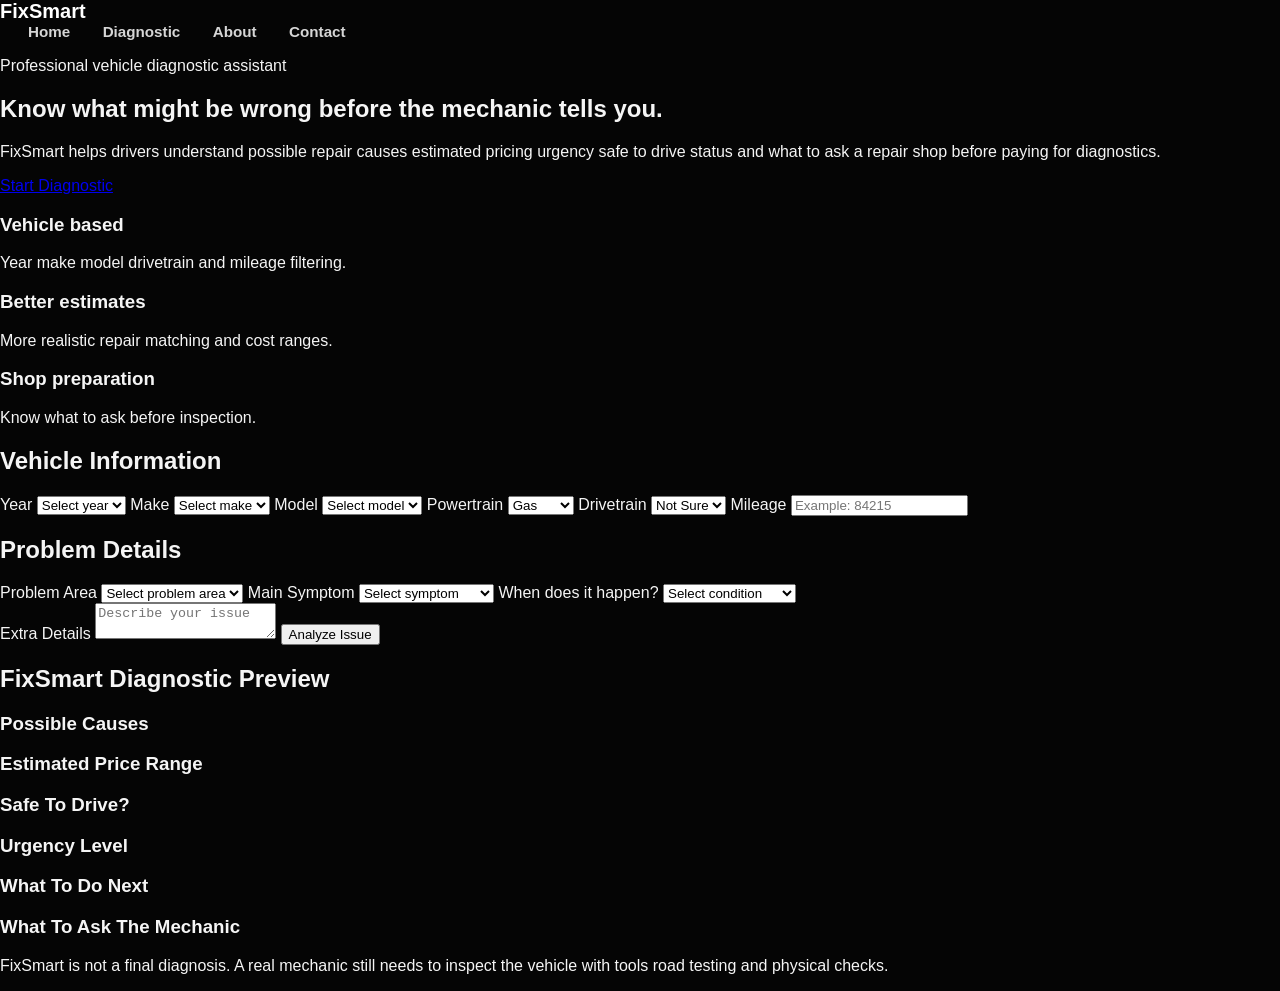
==== commit 245d93c8: "Update index.html" ====
--- a/index.html
+++ b/index.html
@@ -1,207 +1,203 @@
 <!DOCTYPE html>
 <html lang="en">
 <head>
-<meta charset="UTF-8">
-<meta name="viewport" content="width=device-width, initial-scale=1.0">
-<title>FixSmart</title>
-<link rel="stylesheet" href="assets/style.css">
+  <meta charset="UTF-8" />
+  <meta name="viewport" content="width=device-width, initial-scale=1.0" />
+  <title>FixSmart</title>
+  <link rel="stylesheet" href="assets/style.css" />
 </head>
 <body>
 
-<header class="header">
-  <div class="logo">FS</div>
-
-  <nav>
-    <a href="#">Home</a>
-    <a href="#diagnostic">Diagnostic</a>
-    <a href="about.html">About</a>
-    <a href="contact.html">Contact</a>
-  </nav>
-</header>
-
-<section class="hero">
-  <div>
-    <p class="tag">Professional vehicle diagnostic assistant</p>
-
-    <h1>Know what might be wrong before the mechanic tells you.</h1>
-
-    <p class="hero-text">
-      FixSmart helps drivers understand possible repair causes estimated pricing urgency and what to ask a repair shop before paying for diagnostics.
-    </p>
-
-    <a href="#diagnostic" class="main-btn">Start Diagnostic</a>
-  </div>
-
-  <div class="hero-card">
-    <h3>Built for smarter repair decisions</h3>
-
-    <ul>
-      <li>Vehicle dropdown matching</li>
-      <li>System based diagnostics</li>
-      <li>Repair estimate ranges</li>
-      <li>Trusted mechanic request form</li>
-    </ul>
-  </div>
-</section>
-
-<section class="stats">
-  <div>
-    <strong>Vehicle based</strong>
-    <span>Year make model and drivetrain filtering.</span>
-  </div>
-
-  <div>
-    <strong>Better estimates</strong>
-    <span>More realistic repair matching and cost ranges.</span>
-  </div>
-
-  <div>
-    <strong>Shop preparation</strong>
-    <span>Know what to ask before inspection.</span>
-  </div>
-</section>
-
-<section class="diagnostic" id="diagnostic">
-
-  <div class="box">
-    <h2>Vehicle Information</h2>
-
-    <div class="grid">
-
-      <div>
-        <label>Year</label>
-        <select id="year"></select>
-      </div>
-
-      <div>
-        <label>Make</label>
-        <select id="make">
-          <option>Select year first</option>
-        </select>
-      </div>
-
-      <div>
-        <label>Model</label>
-        <select id="model">
-          <option>Select make first</option>
-        </select>
-      </div>
-
-      <div>
-        <label>Powertrain</label>
-        <select id="powertrain">
-          <option value="standard">Standard Gas</option>
-          <option value="turbo">Turbocharged</option>
-          <option value="hybrid">Hybrid</option>
-          <option value="electric">Electric</option>
-          <option value="diesel">Diesel</option>
-        </select>
-      </div>
-
-      <div>
-        <label>Drivetrain</label>
-        <select id="drivetrain">
-          <option value="unknown">Not Sure</option>
-          <option value="fwd">FWD</option>
-          <option value="rwd">RWD</option>
-          <option value="awd">AWD</option>
-          <option value="4wd">4WD</option>
-        </select>
-      </div>
-
-      <div>
-        <label>Mileage</label>
-        <input type="number" id="mileage" placeholder="Example: 84215">
-      </div>
-
-    </div>
-  </div>
-
-  <div class="box">
-    <h2>Problem Details</h2>
-
-    <div class="grid">
-
-      <div class="full">
-        <label>Problem Area</label>
-        <select id="category"></select>
-      </div>
-
-      <div class="full">
-        <label>Main Symptom</label>
-        <select id="symptom"></select>
-      </div>
-
-      <div class="full">
-        <label>When does it happen?</label>
-        <select id="condition"></select>
-      </div>
-
-      <div class="full">
-        <label>Extra Details</label>
-        <textarea id="notes" placeholder="Describe your issue"></textarea>
-      </div>
-
-    </div>
-
-    <button id="analyzeBtn">Analyze Issue</button>
-  </div>
-
-</section>
-
-<section class="mechanic-box">
-
-  <div class="mechanic-top">
-    <p class="tag">Trusted mechanic request</p>
-
-    <h2>Need a trusted mechanic near you?</h2>
-
-    <p>
-      Submit your information and FixSmart can help connect you with a trusted local repair shop based on your vehicle issue and location.
-    </p>
-  </div>
-
-  <form name="trusted-mechanic" method="POST" data-netlify="true">
-
-    <input type="hidden" name="form-name" value="trusted-mechanic">
-
-    <div class="grid">
-
-      <div>
-        <label>Full Name</label>
-        <input type="text" name="name" required>
-      </div>
-
-      <div>
-        <label>Email</label>
-        <input type="email" name="email" required>
-      </div>
-
-      <div>
-        <label>Phone Number</label>
-        <input type="tel" name="phone" required>
-      </div>
-
-      <div>
-        <label>ZIP Code</label>
-        <input type="text" name="zip" required>
-      </div>
-
-      <div class="full">
-        <label>Vehicle Issue</label>
-        <textarea name="issue"></textarea>
-      </div>
-
-    </div>
-
-    <button type="submit">Find A Trusted Mechanic</button>
-
-  </form>
-
-</section>
-
-<script src="assets/diagnostic-data.js"></script>
-<script src="assets/app.js"></script>
-
+  <header class="header">
+    <div class="logo">FixSmart</div>
+    <nav>
+      <a href="index.html">Home</a>
+      <a href="#diagnostic">Diagnostic</a>
+      <a href="about.html">About</a>
+      <a href="contact.html">Contact</a>
+    </nav>
+  </header>
+
+  <main>
+
+    <section class="hero">
+      <p class="tag">Professional vehicle diagnostic assistant</p>
+      <h1>Know what might be wrong before the mechanic tells you.</h1>
+      <p class="hero-text">
+        FixSmart helps drivers understand possible repair causes estimated pricing urgency safe to drive status and what to ask a repair shop before paying for diagnostics.
+      </p>
+      <a href="#diagnostic" class="main-btn">Start Diagnostic</a>
+    </section>
+
+    <section class="features">
+      <div class="feature-card">
+        <h3>Vehicle based</h3>
+        <p>Year make model drivetrain and mileage filtering.</p>
+      </div>
+      <div class="feature-card">
+        <h3>Better estimates</h3>
+        <p>More realistic repair matching and cost ranges.</p>
+      </div>
+      <div class="feature-card">
+        <h3>Shop preparation</h3>
+        <p>Know what to ask before inspection.</p>
+      </div>
+    </section>
+
+    <section id="diagnostic" class="diagnostic-section">
+
+      <div class="panel">
+        <h2>Vehicle Information</h2>
+
+        <div class="form-grid">
+          <label>
+            Year
+            <select id="year">
+              <option value="">Select year</option>
+            </select>
+          </label>
+
+          <label>
+            Make
+            <select id="make">
+              <option value="">Select make</option>
+            </select>
+          </label>
+
+          <label>
+            Model
+            <select id="model">
+              <option value="">Select model</option>
+            </select>
+          </label>
+
+          <label>
+            Powertrain
+            <select id="powertrain">
+              <option value="Gas">Gas</option>
+              <option value="Hybrid">Hybrid</option>
+              <option value="Electric">Electric</option>
+              <option value="Diesel">Diesel</option>
+            </select>
+          </label>
+
+          <label>
+            Drivetrain
+            <select id="drivetrain">
+              <option value="Not Sure">Not Sure</option>
+              <option value="FWD">FWD</option>
+              <option value="RWD">RWD</option>
+              <option value="AWD">AWD</option>
+              <option value="4WD">4WD</option>
+            </select>
+          </label>
+
+          <label>
+            Mileage
+            <input id="mileage" type="number" placeholder="Example: 84215" />
+          </label>
+        </div>
+      </div>
+
+      <div class="panel">
+        <h2>Problem Details</h2>
+
+        <div class="form-grid">
+          <label>
+            Problem Area
+            <select id="problemArea">
+              <option value="">Select problem area</option>
+              <option value="Engine">Engine</option>
+              <option value="Transmission">Transmission</option>
+              <option value="Brakes">Brakes</option>
+              <option value="AC">AC / Heating</option>
+              <option value="Suspension">Suspension</option>
+              <option value="Electrical">Electrical</option>
+              <option value="Cooling">Cooling System</option>
+            </select>
+          </label>
+
+          <label>
+            Main Symptom
+            <select id="symptom">
+              <option value="">Select symptom</option>
+              <option value="Noise">Noise</option>
+              <option value="Fluid leak">Fluid leak</option>
+              <option value="Warning light">Warning light</option>
+              <option value="Overheating">Overheating</option>
+              <option value="Vibration">Vibration</option>
+              <option value="Weak performance">Weak performance</option>
+              <option value="No start">No start</option>
+              <option value="Bad smell">Bad smell</option>
+            </select>
+          </label>
+
+          <label>
+            When does it happen?
+            <select id="condition">
+              <option value="">Select condition</option>
+              <option value="At startup">At startup</option>
+              <option value="At idle">At idle</option>
+              <option value="When accelerating">When accelerating</option>
+              <option value="When braking">When braking</option>
+              <option value="At highway speed">At highway speed</option>
+              <option value="All the time">All the time</option>
+            </select>
+          </label>
+        </div>
+
+        <label>
+          Extra Details
+          <textarea id="details" placeholder="Describe your issue"></textarea>
+        </label>
+
+        <button class="main-btn" onclick="analyzeIssue()">Analyze Issue</button>
+      </div>
+
+    </section>
+
+    <section id="result" class="result-section hidden">
+      <h2>FixSmart Diagnostic Preview</h2>
+
+      <div class="result-grid">
+        <div class="result-card">
+          <h3>Possible Causes</h3>
+          <ul id="causesList"></ul>
+        </div>
+
+        <div class="result-card">
+          <h3>Estimated Price Range</h3>
+          <p id="priceRange"></p>
+        </div>
+
+        <div class="result-card">
+          <h3>Safe To Drive?</h3>
+          <p id="safeToDrive"></p>
+        </div>
+
+        <div class="result-card">
+          <h3>Urgency Level</h3>
+          <p id="urgency"></p>
+        </div>
+      </div>
+
+      <div class="result-card wide">
+        <h3>What To Do Next</h3>
+        <p id="nextStep"></p>
+      </div>
+
+      <div class="result-card wide">
+        <h3>What To Ask The Mechanic</h3>
+        <ul id="mechanicQuestions"></ul>
+      </div>
+
+      <p class="disclaimer">
+        FixSmart is not a final diagnosis. A real mechanic still needs to inspect the vehicle with tools road testing and physical checks.
+      </p>
+    </section>
+
+  </main>
+
+  <script src="assets/app.js"></script>
 </body>
 </html>
--- a/assets/style.css
+++ b/assets/style.css
@@ -1,614 +1,211 @@
-:root {
-  --bg: #050505;
-  --panel: #101010;
-  --panel2: #161616;
-  --line: #2a2a2a;
-  --text: #f7f7f7;
-  --muted: #a7a7a7;
-  --soft: #e6e6e6;
-  --accent: #e50914;
-  --accent-dark: #9b050b;
-  --accent-soft: rgba(229, 9, 20, 0.16);
-  --warn: #f7c948;
-  --good: #32d583;
-  --bad: #ff4d4d;
-}
-
-* {
-  box-sizing: border-box;
-}
-
-html {
-  scroll-behavior: smooth;
-}
-
 body {
   margin: 0;
-  background:
-    radial-gradient(circle at top left, rgba(229, 9, 20, 0.16), transparent 34%),
-    linear-gradient(180deg, #090909, #000 48%, #050505);
-  color: var(--text);
-  font-family: Inter, Arial, Helvetica, sans-serif;
-  line-height: 1.5;
-}
-
-a {
-  color: inherit;
-  text-decoration: none;
+  background: #050505;
+  color: #f5f5f5;
+  font-family: Arial, Helvetica, sans-serif;
 }
 
 .site-header {
+  border-bottom: 1px solid rgba(255, 255, 255, 0.08);
+  background: rgba(5, 5, 5, 0.92);
+  backdrop-filter: blur(12px);
+}
+
+.nav-wrap {
   max-width: 1180px;
   margin: 0 auto;
-  padding: 22px 18px;
+  padding: 22px 24px;
   display: flex;
+  justify-content: space-between;
   align-items: center;
-  justify-content: space-between;
-  gap: 16px;
-  border-bottom: 1px solid rgba(255,255,255,0.08);
-}
-
-.brand {
-  display: inline-flex;
+}
+
+.logo {
+  color: #fff;
+  text-decoration: none;
+  font-size: 1.25rem;
+  font-weight: 800;
+}
+
+.logo-mark {
+  color: #e50914;
+  margin-right: 8px;
+}
+
+nav a {
+  color: #d6d6d6;
+  text-decoration: none;
+  margin-left: 28px;
+  font-weight: 700;
+  font-size: 0.95rem;
+}
+
+nav a:hover {
+  color: #e50914;
+}
+
+.about-page {
+  max-width: 1180px;
+  margin: 0 auto;
+  padding: 70px 24px;
+}
+
+.about-hero {
+  display: grid;
+  grid-template-columns: 1.2fr 0.8fr;
+  gap: 60px;
   align-items: center;
-  gap: 10px;
-  font-weight: 900;
-  letter-spacing: -0.3px;
-}
-
-.brand-mark {
-  width: 38px;
-  height: 38px;
+  padding-bottom: 70px;
+}
+
+.eyebrow {
+  color: #e50914;
+  font-weight: 800;
+  letter-spacing: 0.08em;
+  text-transform: uppercase;
+  font-size: 0.8rem;
+  margin-bottom: 14px;
+}
+
+.about-hero h1 {
+  font-size: clamp(2.7rem, 6vw, 5.4rem);
+  line-height: 0.95;
+  margin: 0 0 24px;
+  max-width: 720px;
+}
+
+.hero-lead {
+  color: #cfcfcf;
+  font-size: 1.08rem;
+  line-height: 1.7;
+  max-width: 680px;
+}
+
+.mission-card,
+.info-card,
+.bottom-callout {
+  background: linear-gradient(145deg, #111, #080808);
+  border: 1px solid rgba(255, 255, 255, 0.08);
+  box-shadow: 0 20px 60px rgba(0, 0, 0, 0.45);
+  border-radius: 22px;
+}
+
+.mission-card {
+  padding: 34px;
+}
+
+.icon-box,
+.card-icon,
+.callout-icon {
+  width: 48px;
+  height: 48px;
+  border-radius: 14px;
+  background: rgba(229, 9, 20, 0.14);
+  color: #e50914;
   display: grid;
   place-items: center;
-  border: 1px solid rgba(229, 9, 20, 0.5);
-  border-radius: 8px;
-  background: linear-gradient(145deg, #1c1c1c, #080808);
-  color: var(--accent);
-  font-size: 13px;
-  box-shadow: 0 0 22px rgba(229, 9, 20, 0.15);
-}
-
-.top-nav {
+  font-size: 1.5rem;
+  margin-bottom: 22px;
+}
+
+.mission-card h3,
+.info-card h3,
+.bottom-callout h3 {
+  margin: 0 0 12px;
+  font-size: 1.2rem;
+}
+
+.mission-card p,
+.info-card p,
+.bottom-callout p,
+.about-intro p {
+  color: #c8c8c8;
+  line-height: 1.7;
+}
+
+.about-intro {
+  text-align: center;
+  padding: 55px 0 32px;
+  border-top: 1px solid rgba(255, 255, 255, 0.08);
+}
+
+.about-intro h2 {
+  font-size: 2rem;
+  margin-bottom: 14px;
+}
+
+.about-intro p {
+  max-width: 760px;
+  margin: 0 auto;
+}
+
+.about-grid {
+  display: grid;
+  grid-template-columns: repeat(4, 1fr);
+  gap: 22px;
+  margin-top: 30px;
+}
+
+.info-card {
+  padding: 28px;
+  min-height: 280px;
+}
+
+.info-card ul {
+  color: #c8c8c8;
+  line-height: 1.8;
+  padding-left: 18px;
+  margin: 0;
+}
+
+.orange {
+  color: #ff7a18;
+  background: rgba(255, 122, 24, 0.14);
+}
+
+.bottom-callout {
+  margin-top: 28px;
+  padding: 28px 34px;
   display: flex;
+  gap: 22px;
   align-items: center;
-  gap: 6px;
-  flex-wrap: wrap;
-  justify-content: flex-end;
-}
-
-.top-nav a {
-  color: var(--muted);
-  padding: 10px 12px;
-  border-radius: 8px;
-  font-size: 14px;
-  border: 1px solid transparent;
-}
-
-.top-nav a:hover,
-.top-nav a.active {
-  color: var(--text);
-  border-color: rgba(229, 9, 20, 0.45);
-  background: rgba(229, 9, 20, 0.12);
-}
-
-main {
-  max-width: 1180px;
-  margin: 0 auto;
-  padding: 22px 18px 60px;
-}
-
-/* HOME */
-.home-hero {
-  border: 1px solid var(--line);
-  background:
-    linear-gradient(135deg, rgba(229, 9, 20, 0.2), transparent 44%),
-    linear-gradient(180deg, #141414, #080808);
-  border-radius: 18px;
-  padding: 42px;
-  margin-bottom: 16px;
-  display: grid;
-  grid-template-columns: minmax(0, 1.4fr) 360px;
-  gap: 28px;
-  align-items: center;
-  box-shadow: 0 24px 80px rgba(0,0,0,0.45);
-}
-
-.eyebrow {
-  margin: 0 0 10px;
-  color: var(--accent);
-  font-size: 13px;
-  text-transform: uppercase;
-  letter-spacing: 1.5px;
-  font-weight: 900;
-}
-
-h1, h2, h3, p {
-  margin-top: 0;
-}
-
-h1 {
-  font-size: clamp(36px, 5vw, 64px);
-  line-height: 0.96;
-  letter-spacing: -2px;
-  margin-bottom: 18px;
-}
-
-h2 {
-  font-size: 24px;
-  letter-spacing: -0.5px;
-}
-
-h3 {
-  font-size: 18px;
-}
-
-.hero-copy p,
-.about-main p {
-  color: var(--muted);
-  max-width: 760px;
-}
-
-.hero-actions {
-  display: flex;
-  gap: 10px;
-  flex-wrap: wrap;
-  margin-top: 24px;
-}
-
-.button-link,
-button {
-  border: 0;
-  border-radius: 10px;
-  background: linear-gradient(135deg, var(--accent), var(--accent-dark));
-  color: white;
-  font-weight: 900;
-  padding: 13px 18px;
-  cursor: pointer;
-  display: inline-flex;
-  align-items: center;
-  justify-content: center;
-  box-shadow: 0 10px 28px rgba(229, 9, 20, 0.22);
-}
-
-.ghost-link,
-button.ghost {
-  background: transparent;
-  color: var(--text);
-  border: 1px solid var(--line);
-  box-shadow: none;
-}
-
-.hero-stat-card {
-  border: 1px solid rgba(229, 9, 20, 0.35);
-  background: rgba(0,0,0,0.28);
-  border-radius: 16px;
-  padding: 22px;
-}
-
-.hero-stat-card span {
-  display: block;
-  color: var(--muted);
-  font-size: 13px;
-  text-transform: uppercase;
-  letter-spacing: 1.1px;
-  font-weight: 800;
-}
-
-.hero-stat-card strong {
-  display: block;
-  font-size: 30px;
-  line-height: 1.05;
-  margin: 8px 0 12px;
-}
-
-.hero-stat-card p {
-  color: var(--muted);
+}
+
+.bottom-callout .callout-icon {
   margin-bottom: 0;
-}
-
-.proof-strip {
-  display: grid;
-  grid-template-columns: repeat(3, 1fr);
-  gap: 14px;
-  margin-bottom: 16px;
-}
-
-.proof-strip div {
-  border: 1px solid var(--line);
-  background: rgba(16,16,16,0.9);
-  border-radius: 14px;
-  padding: 16px;
-}
-
-.proof-strip strong,
-.proof-strip span {
-  display: block;
-}
-
-.proof-strip span {
-  color: var(--muted);
-  margin-top: 5px;
-  font-size: 14px;
-}
-
-/* DIAGNOSTIC */
-.layout {
-  display: grid;
-  grid-template-columns: minmax(0, 1fr);
-  gap: 16px;
-}
-
-.diagnostic-card,
-.side-card,
-.results,
-.contact-box,
-.cards article,
-.about-main {
-  border: 1px solid var(--line);
-  background: rgba(16,16,16,0.96);
-  border-radius: 18px;
-  padding: 24px;
-}
-
-.side-card {
-  order: 2;
-}
-
-.side-card ul,
-.info-block ul,
-.cards ul {
-  color: var(--muted);
-  padding-left: 20px;
-}
-
-.side-card li,
-.info-block li {
-  margin-bottom: 8px;
-}
-
-.trust-box {
-  margin-top: 20px;
-  padding: 16px;
-  border-radius: 14px;
-  background: #090909;
-  border: 1px solid rgba(229, 9, 20, 0.25);
-}
-
-.trust-box p {
-  color: var(--muted);
-  margin-bottom: 0;
-}
-
-.section-title {
-  display: flex;
-  gap: 12px;
-  align-items: flex-start;
-  margin-bottom: 18px;
-}
-
-.section-title.second {
-  margin-top: 30px;
-}
-
-.section-title span {
-  min-width: 32px;
-  height: 32px;
-  border-radius: 8px;
-  background: var(--accent-soft);
-  color: var(--accent);
-  display: grid;
-  place-items: center;
-  font-weight: 900;
-}
-
-.section-title h2 {
-  margin-bottom: 3px;
-}
-
-.section-title p {
-  color: var(--muted);
-  margin-bottom: 0;
-  font-size: 14px;
-}
-
-.form-grid {
-  display: grid;
-  grid-template-columns: repeat(2, minmax(0, 1fr));
-  gap: 14px;
-}
-
-.field.wide {
-  grid-column: 1 / -1;
-}
-
-label {
-  display: block;
-  color: var(--soft);
-  font-size: 13px;
-  font-weight: 900;
-  margin-bottom: 7px;
-}
-
-select,
-input,
-textarea {
-  width: 100%;
-  border: 1px solid var(--line);
-  border-radius: 10px;
-  background: #070707;
-  color: var(--text);
-  padding: 13px 12px;
-  outline: none;
-  font-size: 15px;
-}
-
-select:focus,
-input:focus,
-textarea:focus {
-  border-color: var(--accent);
-  box-shadow: 0 0 0 3px rgba(229, 9, 20, 0.14);
-}
-
-textarea {
-  min-height: 118px;
-  resize: vertical;
-}
-
-small {
-  display: block;
-  color: var(--muted);
-  margin-top: 6px;
-  min-height: 16px;
-}
-
-.button-row {
-  margin-top: 18px;
-  display: flex;
-  gap: 10px;
-  flex-wrap: wrap;
-}
-
-.hidden {
-  display: none;
-}
-
-.results {
-  margin-top: 18px;
-}
-
-.results-head {
-  display: flex;
-  align-items: flex-start;
-  justify-content: space-between;
-  gap: 18px;
-  margin-bottom: 16px;
-}
-
-.score {
-  font-size: 24px;
-  color: var(--accent);
-  font-weight: 900;
-  white-space: nowrap;
-}
-
-.summary-grid {
-  display: grid;
-  grid-template-columns: repeat(4, minmax(0, 1fr));
-  gap: 12px;
-  margin-bottom: 16px;
-}
-
-.summary-card {
-  background: #090909;
-  border: 1px solid var(--line);
-  border-radius: 12px;
-  padding: 14px;
-}
-
-.summary-card span {
-  display: block;
-  color: var(--muted);
-  font-size: 13px;
-}
-
-.summary-card strong {
-  display: block;
-  margin-top: 5px;
-}
-
-.table-wrap {
-  overflow-x: auto;
-  border: 1px solid var(--line);
-  border-radius: 14px;
-}
-
-table {
-  width: 100%;
-  border-collapse: collapse;
-  min-width: 780px;
-}
-
-th, td {
-  padding: 14px;
-  border-bottom: 1px solid var(--line);
-  text-align: left;
-  vertical-align: top;
-}
-
-th {
-  color: var(--muted);
-  font-size: 13px;
-}
-
-td {
-  color: var(--soft);
-}
-
-.cost,
-.good {
-  color: var(--good);
-  font-weight: 900;
-}
-
-.warn {
-  color: var(--warn);
-  font-weight: 900;
-}
-
-.bad {
-  color: var(--bad);
-  font-weight: 900;
-}
-
-.bottom-grid,
-.about-layout {
-  display: grid;
-  grid-template-columns: 1fr;
-  gap: 16px;
-  margin-top: 16px;
-}
-
-.info-block {
-  background: #090909;
-  border: 1px solid var(--line);
-  border-radius: 14px;
-  padding: 18px;
-}
-
-.factor {
-  border-bottom: 1px solid var(--line);
-  padding: 10px 0;
-}
-
-.factor:last-child {
-  border-bottom: 0;
-}
-
-.factor span {
-  display: block;
-  color: var(--muted);
-  font-size: 14px;
-}
-
-/* Other pages still supported */
-.hero {
-  border: 1px solid var(--line);
-  background:
-    linear-gradient(135deg, rgba(229, 9, 20, 0.16), transparent 40%),
-    linear-gradient(180deg, var(--panel), #080808);
-  border-radius: 18px;
-  padding: 34px;
-  margin-bottom: 18px;
-}
-
-.hero.simple {
-  max-width: 850px;
-}
-
-.hero p {
-  color: var(--muted);
-  max-width: 760px;
-}
-
-.cards {
-  display: grid;
-  grid-template-columns: repeat(4, minmax(0, 1fr));
-  gap: 16px;
-}
-
-.cards article span {
-  color: var(--accent);
-  font-weight: 900;
-}
-
-.cards article p {
-  color: var(--muted);
-}
-
-.about-main h2 {
-  margin-top: 22px;
-}
-
-.about-main h2:first-child {
-  margin-top: 0;
-}
-
-.contact-box {
-  max-width: 820px;
-}
-
-footer {
-  max-width: 1180px;
-  margin: 0 auto;
-  padding: 24px 18px 40px;
-  color: var(--muted);
-  border-top: 1px solid rgba(255,255,255,0.08);
-  display: flex;
-  justify-content: space-between;
-  gap: 12px;
-}
-
-@media (min-width: 900px) {
-  .layout {
-    grid-template-columns: minmax(0, 1fr) 310px;
-    align-items: start;
-  }
-
-  .bottom-grid,
-  .about-layout {
-    grid-template-columns: minmax(0, 1fr) 320px;
-  }
+  flex: 0 0 auto;
 }
 
 @media (max-width: 900px) {
-  .home-hero {
+  .about-hero {
     grid-template-columns: 1fr;
-    padding: 28px;
-  }
-
-  .proof-strip,
-  .summary-grid,
-  .cards {
-    grid-template-columns: repeat(2, minmax(0, 1fr));
-  }
-
-  .site-header {
+    gap: 30px;
+  }
+
+  .about-grid {
+    grid-template-columns: 1fr 1fr;
+  }
+}
+
+@media (max-width: 600px) {
+  .nav-wrap {
+    flex-direction: column;
+    gap: 16px;
+  }
+
+  nav a {
+    margin: 0 10px;
+  }
+
+  .about-page {
+    padding: 45px 18px;
+  }
+
+  .about-grid {
+    grid-template-columns: 1fr;
+  }
+
+  .bottom-callout {
     align-items: flex-start;
-    flex-direction: column;
-  }
-
-  .top-nav {
-    width: 100%;
-    justify-content: flex-start;
-  }
-}
-
-@media (max-width: 620px) {
-  .home-hero,
-  .hero,
-  .diagnostic-card,
-  .side-card,
-  .results,
-  .contact-box,
-  .cards article,
-  .about-main {
-    padding: 18px;
-    border-radius: 15px;
-  }
-
-  .form-grid,
-  .summary-grid,
-  .cards,
-  .proof-strip {
-    grid-template-columns: 1fr;
-  }
-
-  h1 {
-    font-size: 35px;
-  }
-
-  footer {
-    flex-direction: column;
-  }
-}
+  }
+}
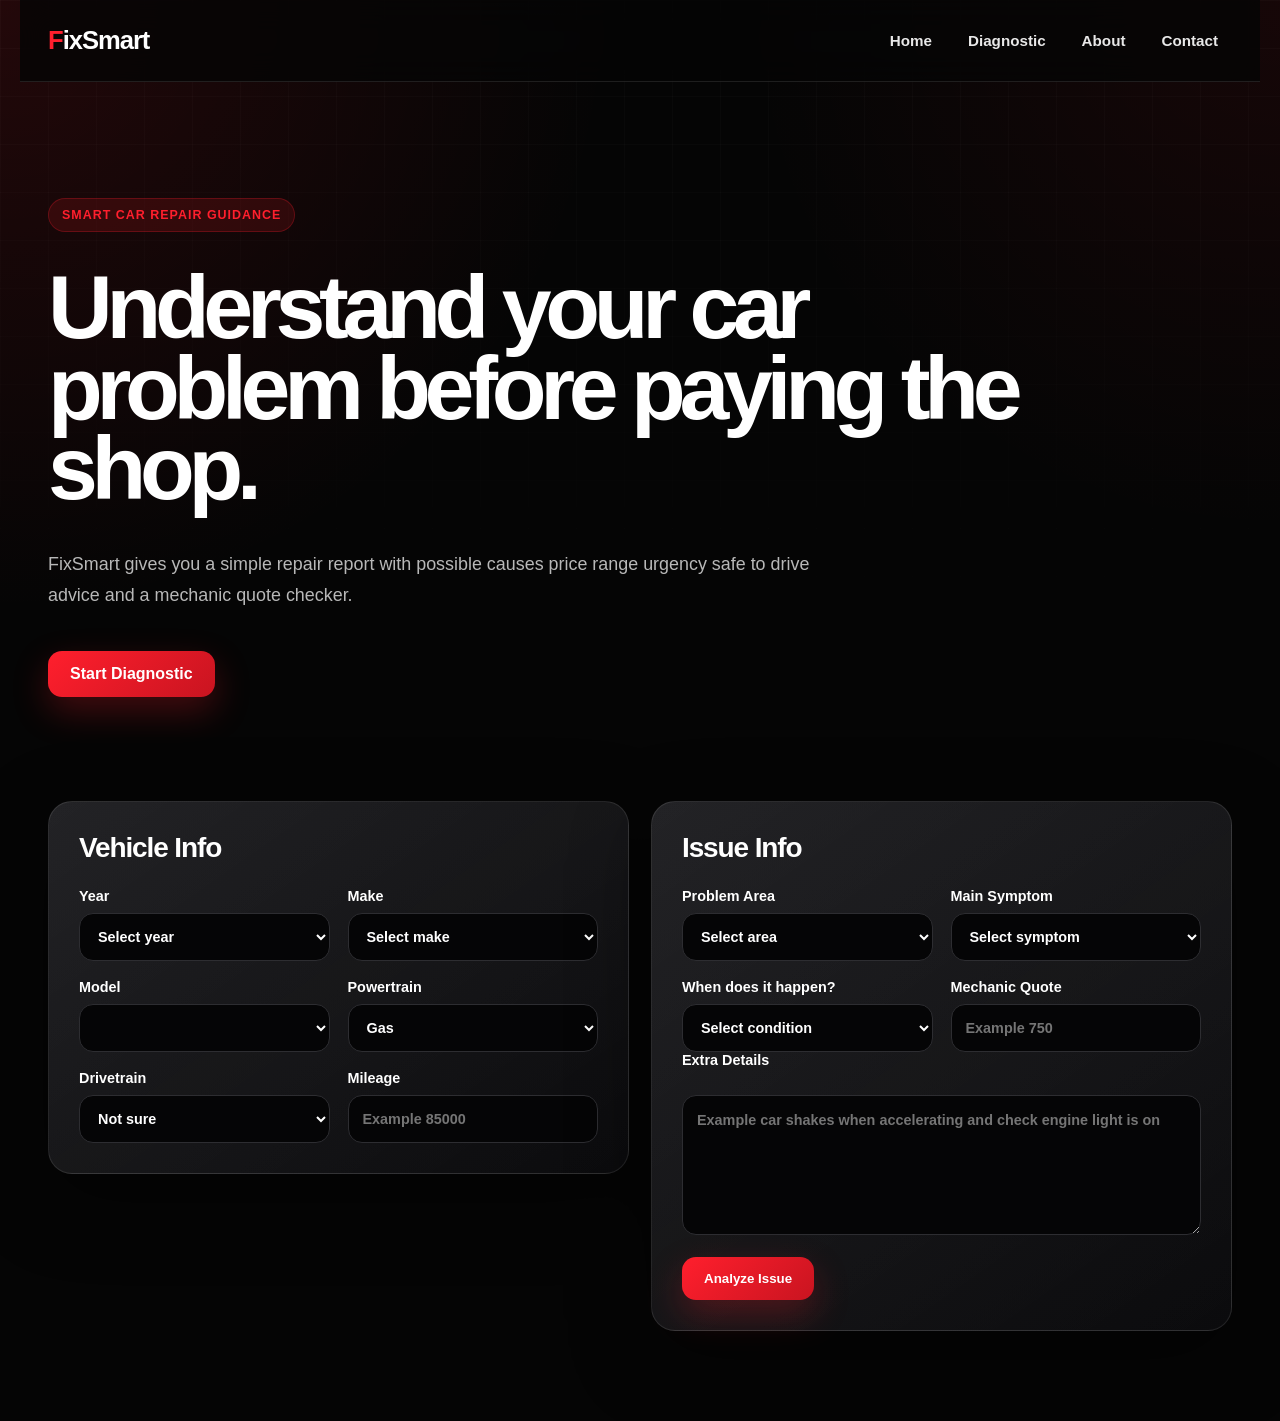
==== commit 2cd6de46: "Update index.html" ====
--- a/index.html
+++ b/index.html
@@ -8,196 +8,223 @@
 </head>
 <body>
 
-  <header class="header">
-    <div class="logo">FixSmart</div>
-    <nav>
-      <a href="index.html">Home</a>
-      <a href="#diagnostic">Diagnostic</a>
-      <a href="about.html">About</a>
-      <a href="contact.html">Contact</a>
-    </nav>
-  </header>
-
-  <main>
-
-    <section class="hero">
-      <p class="tag">Professional vehicle diagnostic assistant</p>
-      <h1>Know what might be wrong before the mechanic tells you.</h1>
-      <p class="hero-text">
-        FixSmart helps drivers understand possible repair causes estimated pricing urgency safe to drive status and what to ask a repair shop before paying for diagnostics.
-      </p>
-      <a href="#diagnostic" class="main-btn">Start Diagnostic</a>
-    </section>
-
-    <section class="features">
-      <div class="feature-card">
-        <h3>Vehicle based</h3>
-        <p>Year make model drivetrain and mileage filtering.</p>
+<header class="header">
+  <div class="logo">FixSmart</div>
+  <nav>
+    <a href="index.html">Home</a>
+    <a href="#diagnostic">Diagnostic</a>
+    <a href="about.html">About</a>
+    <a href="contact.html">Contact</a>
+  </nav>
+</header>
+
+<main>
+
+<section class="hero">
+  <p class="tag">Smart car repair guidance</p>
+  <h1>Understand your car problem before paying the shop.</h1>
+  <p class="hero-text">
+    FixSmart gives you a simple repair report with possible causes price range urgency safe to drive advice and a mechanic quote checker.
+  </p>
+  <a href="#diagnostic" class="main-btn">Start Diagnostic</a>
+</section>
+
+<section id="diagnostic" class="diagnostic-section">
+
+  <div class="panel">
+    <h2>Vehicle Info</h2>
+
+    <div class="form-grid">
+      <label>Year
+        <select id="year"></select>
+      </label>
+
+      <label>Make
+        <select id="make"></select>
+      </label>
+
+      <label>Model
+        <select id="model"></select>
+      </label>
+
+      <label>Powertrain
+        <select id="powertrain">
+          <option value="Gas">Gas</option>
+          <option value="Hybrid">Hybrid</option>
+          <option value="Electric">Electric</option>
+          <option value="Diesel">Diesel</option>
+        </select>
+      </label>
+
+      <label>Drivetrain
+        <select id="drivetrain">
+          <option value="Not sure">Not sure</option>
+          <option value="FWD">FWD</option>
+          <option value="RWD">RWD</option>
+          <option value="AWD">AWD</option>
+          <option value="4WD">4WD</option>
+        </select>
+      </label>
+
+      <label>Mileage
+        <input id="mileage" type="number" placeholder="Example 85000" />
+      </label>
+    </div>
+  </div>
+
+  <div class="panel">
+    <h2>Issue Info</h2>
+
+    <div class="form-grid">
+      <label>Problem Area
+        <select id="problemArea">
+          <option value="">Select area</option>
+          <option value="Engine">Engine</option>
+          <option value="Transmission">Transmission</option>
+          <option value="Brakes">Brakes</option>
+          <option value="AC">AC / Heating</option>
+          <option value="Suspension">Suspension</option>
+          <option value="Electrical">Electrical</option>
+          <option value="Cooling">Cooling System</option>
+        </select>
+      </label>
+
+      <label>Main Symptom
+        <select id="symptom">
+          <option value="">Select symptom</option>
+          <option value="Noise">Noise</option>
+          <option value="Fluid leak">Fluid leak</option>
+          <option value="Warning light">Warning light</option>
+          <option value="Overheating">Overheating</option>
+          <option value="Vibration">Vibration</option>
+          <option value="Weak performance">Weak performance</option>
+          <option value="No start">No start</option>
+          <option value="Bad smell">Bad smell</option>
+        </select>
+      </label>
+
+      <label>When does it happen?
+        <select id="condition">
+          <option value="">Select condition</option>
+          <option value="At startup">At startup</option>
+          <option value="At idle">At idle</option>
+          <option value="When accelerating">When accelerating</option>
+          <option value="When braking">When braking</option>
+          <option value="At highway speed">At highway speed</option>
+          <option value="All the time">All the time</option>
+        </select>
+      </label>
+
+      <label>Mechanic Quote
+        <input id="mechanicQuote" type="number" placeholder="Example 750" />
+      </label>
+    </div>
+
+    <label>Extra Details
+      <textarea id="details" placeholder="Example car shakes when accelerating and check engine light is on"></textarea>
+    </label>
+
+    <button class="main-btn" onclick="analyzeIssue()">Analyze Issue</button>
+  </div>
+
+</section>
+
+<section id="result" class="report hidden">
+
+  <div class="report-header">
+    <div>
+      <p class="tag">FixSmart Report</p>
+      <h2 id="reportTitle">Your Vehicle Report</h2>
+      <p id="reportSummary"></p>
+    </div>
+
+    <div class="price-circle">
+      <div class="circle-inner">
+        <span id="circleLabel">Estimate</span>
+        <strong id="circlePrice">$0</strong>
+        <small id="circleStatus">Price Guide</small>
       </div>
-      <div class="feature-card">
-        <h3>Better estimates</h3>
-        <p>More realistic repair matching and cost ranges.</p>
-      </div>
-      <div class="feature-card">
-        <h3>Shop preparation</h3>
-        <p>Know what to ask before inspection.</p>
-      </div>
-    </section>
-
-    <section id="diagnostic" class="diagnostic-section">
-
-      <div class="panel">
-        <h2>Vehicle Information</h2>
-
-        <div class="form-grid">
-          <label>
-            Year
-            <select id="year">
-              <option value="">Select year</option>
-            </select>
-          </label>
-
-          <label>
-            Make
-            <select id="make">
-              <option value="">Select make</option>
-            </select>
-          </label>
-
-          <label>
-            Model
-            <select id="model">
-              <option value="">Select model</option>
-            </select>
-          </label>
-
-          <label>
-            Powertrain
-            <select id="powertrain">
-              <option value="Gas">Gas</option>
-              <option value="Hybrid">Hybrid</option>
-              <option value="Electric">Electric</option>
-              <option value="Diesel">Diesel</option>
-            </select>
-          </label>
-
-          <label>
-            Drivetrain
-            <select id="drivetrain">
-              <option value="Not Sure">Not Sure</option>
-              <option value="FWD">FWD</option>
-              <option value="RWD">RWD</option>
-              <option value="AWD">AWD</option>
-              <option value="4WD">4WD</option>
-            </select>
-          </label>
-
-          <label>
-            Mileage
-            <input id="mileage" type="number" placeholder="Example: 84215" />
-          </label>
-        </div>
-      </div>
-
-      <div class="panel">
-        <h2>Problem Details</h2>
-
-        <div class="form-grid">
-          <label>
-            Problem Area
-            <select id="problemArea">
-              <option value="">Select problem area</option>
-              <option value="Engine">Engine</option>
-              <option value="Transmission">Transmission</option>
-              <option value="Brakes">Brakes</option>
-              <option value="AC">AC / Heating</option>
-              <option value="Suspension">Suspension</option>
-              <option value="Electrical">Electrical</option>
-              <option value="Cooling">Cooling System</option>
-            </select>
-          </label>
-
-          <label>
-            Main Symptom
-            <select id="symptom">
-              <option value="">Select symptom</option>
-              <option value="Noise">Noise</option>
-              <option value="Fluid leak">Fluid leak</option>
-              <option value="Warning light">Warning light</option>
-              <option value="Overheating">Overheating</option>
-              <option value="Vibration">Vibration</option>
-              <option value="Weak performance">Weak performance</option>
-              <option value="No start">No start</option>
-              <option value="Bad smell">Bad smell</option>
-            </select>
-          </label>
-
-          <label>
-            When does it happen?
-            <select id="condition">
-              <option value="">Select condition</option>
-              <option value="At startup">At startup</option>
-              <option value="At idle">At idle</option>
-              <option value="When accelerating">When accelerating</option>
-              <option value="When braking">When braking</option>
-              <option value="At highway speed">At highway speed</option>
-              <option value="All the time">All the time</option>
-            </select>
-          </label>
-        </div>
-
-        <label>
-          Extra Details
-          <textarea id="details" placeholder="Describe your issue"></textarea>
-        </label>
-
-        <button class="main-btn" onclick="analyzeIssue()">Analyze Issue</button>
-      </div>
-
-    </section>
-
-    <section id="result" class="result-section hidden">
-      <h2>FixSmart Diagnostic Preview</h2>
-
-      <div class="result-grid">
-        <div class="result-card">
-          <h3>Possible Causes</h3>
-          <ul id="causesList"></ul>
-        </div>
-
-        <div class="result-card">
-          <h3>Estimated Price Range</h3>
-          <p id="priceRange"></p>
-        </div>
-
-        <div class="result-card">
-          <h3>Safe To Drive?</h3>
-          <p id="safeToDrive"></p>
-        </div>
-
-        <div class="result-card">
-          <h3>Urgency Level</h3>
-          <p id="urgency"></p>
-        </div>
-      </div>
-
-      <div class="result-card wide">
-        <h3>What To Do Next</h3>
-        <p id="nextStep"></p>
-      </div>
-
-      <div class="result-card wide">
-        <h3>What To Ask The Mechanic</h3>
-        <ul id="mechanicQuestions"></ul>
-      </div>
-
-      <p class="disclaimer">
-        FixSmart is not a final diagnosis. A real mechanic still needs to inspect the vehicle with tools road testing and physical checks.
-      </p>
-    </section>
-
-  </main>
-
-  <script src="assets/app.js"></script>
+    </div>
+  </div>
+
+  <div class="report-grid">
+    <div class="report-card">
+      <h3>Possible Problem</h3>
+      <p id="simpleProblem"></p>
+    </div>
+
+    <div class="report-card">
+      <h3>Estimated Price Range</h3>
+      <p id="priceRange"></p>
+    </div>
+
+    <div class="report-card">
+      <h3>Safe To Drive?</h3>
+      <p id="safeToDrive"></p>
+    </div>
+
+    <div class="report-card">
+      <h3>Urgency</h3>
+      <p id="urgency"></p>
+    </div>
+  </div>
+
+  <div class="diagram">
+    <div class="step">
+      <span>1</span>
+      <h4>Describe Issue</h4>
+      <p>You explain what the car is doing.</p>
+    </div>
+
+    <div class="line"></div>
+
+    <div class="step">
+      <span>2</span>
+      <h4>Check System</h4>
+      <p>FixSmart points to the main area.</p>
+    </div>
+
+    <div class="line"></div>
+
+    <div class="step">
+      <span>3</span>
+      <h4>Compare Price</h4>
+      <p>You compare the shop quote to the estimate.</p>
+    </div>
+  </div>
+
+  <div class="report-grid two">
+    <div class="report-card">
+      <h3>Most Common Causes</h3>
+      <ul id="causesList"></ul>
+    </div>
+
+    <div class="report-card">
+      <h3>Mechanic Quote Check</h3>
+      <p id="quoteCheck"></p>
+    </div>
+  </div>
+
+  <div class="report-card wide">
+    <h3>What To Do Next</h3>
+    <p id="nextStep"></p>
+  </div>
+
+  <div class="report-card wide">
+    <h3>What To Ask The Mechanic</h3>
+    <ul id="mechanicQuestions"></ul>
+  </div>
+
+  <p class="disclaimer">
+    FixSmart is not a final diagnosis. It helps you prepare before going to a shop. A mechanic still needs to inspect the vehicle.
+  </p>
+
+</section>
+
+</main>
+
+<script src="assets/app.js"></script>
 </body>
 </html>
+</body>
+</html>
--- a/assets/style.css
+++ b/assets/style.css
@@ -1,93 +1,380 @@
+* {
+  box-sizing: border-box;
+}
+
+:root {
+  --bg: #050505;
+  --bg-soft: #0b0b0d;
+  --card: #111114;
+  --card-2: #161619;
+  --border: rgba(255, 255, 255, 0.1);
+  --text: #ffffff;
+  --muted: #b8b8b8;
+  --muted-2: #8f8f8f;
+  --red: #ff1f2d;
+  --red-dark: #c91420;
+  --red-soft: rgba(255, 31, 45, 0.13);
+  --shadow: 0 24px 80px rgba(0, 0, 0, 0.45);
+}
+
+html {
+  scroll-behavior: smooth;
+}
+
 body {
   margin: 0;
-  background: #050505;
-  color: #f5f5f5;
+  background:
+    radial-gradient(circle at top left, rgba(255, 31, 45, 0.12), transparent 32%),
+    radial-gradient(circle at top right, rgba(255, 31, 45, 0.07), transparent 28%),
+    var(--bg);
+  color: var(--text);
   font-family: Arial, Helvetica, sans-serif;
-}
-
-.site-header {
-  border-bottom: 1px solid rgba(255, 255, 255, 0.08);
-  background: rgba(5, 5, 5, 0.92);
-  backdrop-filter: blur(12px);
-}
-
-.nav-wrap {
-  max-width: 1180px;
+  overflow-x: hidden;
+}
+
+body::before {
+  content: "";
+  position: fixed;
+  inset: 0;
+  background-image:
+    linear-gradient(rgba(255,255,255,0.025) 1px, transparent 1px),
+    linear-gradient(90deg, rgba(255,255,255,0.025) 1px, transparent 1px);
+  background-size: 48px 48px;
+  mask-image: linear-gradient(to bottom, black, transparent 75%);
+  pointer-events: none;
+  z-index: -1;
+}
+
+a {
+  color: inherit;
+}
+
+.header {
+  position: sticky;
+  top: 0;
+  z-index: 20;
+  max-width: 1240px;
   margin: 0 auto;
-  padding: 22px 24px;
+  padding: 22px 28px;
   display: flex;
   justify-content: space-between;
   align-items: center;
+  background: rgba(5, 5, 5, 0.82);
+  backdrop-filter: blur(16px);
+  border-bottom: 1px solid var(--border);
 }
 
 .logo {
-  color: #fff;
+  font-size: 1.6rem;
+  font-weight: 900;
+  letter-spacing: -0.04em;
+}
+
+.logo::first-letter {
+  color: var(--red);
+}
+
+nav {
+  display: flex;
+  align-items: center;
+  gap: 8px;
+}
+
+nav a {
   text-decoration: none;
-  font-size: 1.25rem;
+  color: #e8e8e8;
   font-weight: 800;
-}
-
-.logo-mark {
-  color: #e50914;
-  margin-right: 8px;
-}
-
-nav a {
-  color: #d6d6d6;
+  font-size: 0.95rem;
+  padding: 10px 14px;
+  border-radius: 999px;
+  transition: 0.2s ease;
+}
+
+nav a:hover {
+  color: white;
+  background: var(--red-soft);
+}
+
+main {
+  max-width: 1240px;
+  margin: 0 auto;
+  padding: 24px 28px 90px;
+}
+
+.hero {
+  min-height: 520px;
+  display: flex;
+  flex-direction: column;
+  justify-content: center;
+  padding: 80px 0 70px;
+}
+
+.tag {
+  width: fit-content;
+  color: var(--red);
+  background: var(--red-soft);
+  border: 1px solid rgba(255, 31, 45, 0.25);
+  padding: 9px 13px;
+  border-radius: 999px;
+  font-weight: 900;
+  text-transform: uppercase;
+  letter-spacing: 0.08em;
+  font-size: 0.78rem;
+}
+
+.hero h1 {
+  max-width: 980px;
+  margin: 22px 0;
+  font-size: clamp(2.75rem, 7vw, 6.2rem);
+  line-height: 0.9;
+  letter-spacing: -0.07em;
+}
+
+.hero-text {
+  max-width: 780px;
+  color: var(--muted);
+  font-size: 1.12rem;
+  line-height: 1.75;
+}
+
+.main-btn,
+button.main-btn {
+  width: fit-content;
+  display: inline-flex;
+  align-items: center;
+  justify-content: center;
+  margin-top: 22px;
+  background: linear-gradient(135deg, var(--red), var(--red-dark));
+  color: white;
+  border: none;
+  padding: 14px 22px;
+  border-radius: 14px;
+  font-weight: 900;
   text-decoration: none;
-  margin-left: 28px;
+  cursor: pointer;
+  box-shadow: 0 14px 35px rgba(255, 31, 45, 0.25);
+  transition: 0.2s ease;
+}
+
+.main-btn:hover,
+button.main-btn:hover {
+  transform: translateY(-2px);
+  box-shadow: 0 18px 42px rgba(255, 31, 45, 0.34);
+}
+
+.features {
+  display: grid;
+  grid-template-columns: repeat(3, 1fr);
+  gap: 18px;
+  margin: 10px 0 28px;
+}
+
+.feature-card,
+.panel,
+.result-card,
+.bottom-callout,
+.mission-card,
+.info-card {
+  background:
+    linear-gradient(145deg, rgba(255,255,255,0.055), transparent),
+    linear-gradient(145deg, var(--card-2), var(--bg-soft));
+  border: 1px solid var(--border);
+  border-radius: 24px;
+  box-shadow: var(--shadow);
+}
+
+.feature-card {
+  padding: 24px;
+}
+
+.feature-card h3 {
+  margin: 0 0 8px;
+  font-size: 1.05rem;
+}
+
+.feature-card p {
+  margin: 0;
+  color: var(--muted);
+  line-height: 1.6;
+}
+
+.diagnostic-section {
+  display: grid;
+  grid-template-columns: 1fr 1fr;
+  gap: 22px;
+  align-items: start;
+  margin-top: 34px;
+}
+
+.panel {
+  padding: 30px;
+}
+
+.panel h2 {
+  margin: 0 0 24px;
+  font-size: 1.75rem;
+  letter-spacing: -0.04em;
+}
+
+.form-grid {
+  display: grid;
+  grid-template-columns: 1fr 1fr;
+  gap: 18px;
+}
+
+label {
+  display: flex;
+  flex-direction: column;
+  gap: 9px;
+  font-weight: 900;
+  font-size: 0.9rem;
+}
+
+select,
+input,
+textarea {
+  width: 100%;
+  min-height: 48px;
+  background: #050506;
+  color: white;
+  border: 1px solid #2d2d31;
+  border-radius: 14px;
+  padding: 0 14px;
+  outline: none;
+  font: inherit;
   font-weight: 700;
-  font-size: 0.95rem;
-}
-
-nav a:hover {
-  color: #e50914;
-}
+  appearance: auto;
+  transition: 0.2s ease;
+}
+
+select:hover,
+input:hover,
+textarea:hover {
+  border-color: rgba(255, 255, 255, 0.22);
+}
+
+select:focus,
+input:focus,
+textarea:focus {
+  border-color: var(--red);
+  box-shadow: 0 0 0 4px rgba(255, 31, 45, 0.12);
+}
+
+option {
+  background: #111;
+  color: white;
+}
+
+textarea {
+  min-height: 140px;
+  padding: 14px;
+  resize: vertical;
+  margin-top: 18px;
+  line-height: 1.5;
+}
+
+.result-section {
+  margin-top: 34px;
+  padding: 32px;
+  border-radius: 26px;
+  background:
+    linear-gradient(145deg, rgba(255, 31, 45, 0.08), transparent 32%),
+    #0c0c0e;
+  border: 1px solid var(--border);
+  box-shadow: var(--shadow);
+}
+
+.result-section h2 {
+  margin: 0 0 22px;
+  font-size: 2rem;
+  letter-spacing: -0.05em;
+}
+
+.result-grid {
+  display: grid;
+  grid-template-columns: repeat(4, 1fr);
+  gap: 18px;
+}
+
+.result-card {
+  padding: 24px;
+  margin-bottom: 18px;
+}
+
+.result-card h3 {
+  margin: 0 0 12px;
+  font-size: 1.08rem;
+}
+
+.result-card p,
+.result-card li {
+  color: var(--muted);
+  line-height: 1.7;
+}
+
+.result-card ul {
+  margin: 0;
+  padding-left: 20px;
+}
+
+.wide {
+  width: 100%;
+}
+
+.hidden {
+  display: none;
+}
+
+.disclaimer {
+  margin: 12px 0 0;
+  color: var(--muted-2);
+  font-size: 0.92rem;
+  line-height: 1.6;
+  border-top: 1px solid var(--border);
+  padding-top: 18px;
+}
+
+/* about page support */
 
 .about-page {
-  max-width: 1180px;
+  max-width: 1240px;
   margin: 0 auto;
-  padding: 70px 24px;
+  padding: 70px 28px 90px;
 }
 
 .about-hero {
   display: grid;
   grid-template-columns: 1.2fr 0.8fr;
-  gap: 60px;
+  gap: 56px;
   align-items: center;
-  padding-bottom: 70px;
+  padding: 40px 0 70px;
 }
 
 .eyebrow {
-  color: #e50914;
-  font-weight: 800;
+  width: fit-content;
+  color: var(--red);
+  background: var(--red-soft);
+  border: 1px solid rgba(255, 31, 45, 0.25);
+  padding: 9px 13px;
+  border-radius: 999px;
+  font-weight: 900;
+  text-transform: uppercase;
   letter-spacing: 0.08em;
-  text-transform: uppercase;
-  font-size: 0.8rem;
-  margin-bottom: 14px;
+  font-size: 0.78rem;
 }
 
 .about-hero h1 {
   font-size: clamp(2.7rem, 6vw, 5.4rem);
-  line-height: 0.95;
-  margin: 0 0 24px;
-  max-width: 720px;
+  line-height: 0.92;
+  letter-spacing: -0.07em;
+  margin: 20px 0 24px;
 }
 
 .hero-lead {
-  color: #cfcfcf;
+  color: var(--muted);
   font-size: 1.08rem;
-  line-height: 1.7;
-  max-width: 680px;
-}
-
-.mission-card,
-.info-card,
-.bottom-callout {
-  background: linear-gradient(145deg, #111, #080808);
-  border: 1px solid rgba(255, 255, 255, 0.08);
-  box-shadow: 0 20px 60px rgba(0, 0, 0, 0.45);
-  border-radius: 22px;
+  line-height: 1.75;
+  max-width: 700px;
 }
 
 .mission-card {
@@ -97,46 +384,34 @@
 .icon-box,
 .card-icon,
 .callout-icon {
-  width: 48px;
-  height: 48px;
-  border-radius: 14px;
-  background: rgba(229, 9, 20, 0.14);
-  color: #e50914;
+  width: 50px;
+  height: 50px;
+  border-radius: 16px;
+  background: var(--red-soft);
+  color: var(--red);
   display: grid;
   place-items: center;
-  font-size: 1.5rem;
-  margin-bottom: 22px;
-}
-
-.mission-card h3,
-.info-card h3,
-.bottom-callout h3 {
-  margin: 0 0 12px;
-  font-size: 1.2rem;
-}
-
-.mission-card p,
-.info-card p,
-.bottom-callout p,
-.about-intro p {
-  color: #c8c8c8;
-  line-height: 1.7;
+  font-size: 1.4rem;
+  margin-bottom: 20px;
 }
 
 .about-intro {
   text-align: center;
-  padding: 55px 0 32px;
-  border-top: 1px solid rgba(255, 255, 255, 0.08);
+  padding: 56px 0 32px;
+  border-top: 1px solid var(--border);
 }
 
 .about-intro h2 {
   font-size: 2rem;
-  margin-bottom: 14px;
+  margin: 0 0 14px;
+  letter-spacing: -0.05em;
 }
 
 .about-intro p {
   max-width: 760px;
   margin: 0 auto;
+  color: var(--muted);
+  line-height: 1.7;
 }
 
 .about-grid {
@@ -151,16 +426,23 @@
   min-height: 280px;
 }
 
+.info-card h3,
+.mission-card h3,
+.bottom-callout h3 {
+  margin: 0 0 12px;
+}
+
+.info-card p,
+.info-card li,
+.mission-card p,
+.bottom-callout p {
+  color: var(--muted);
+  line-height: 1.7;
+}
+
 .info-card ul {
-  color: #c8c8c8;
-  line-height: 1.8;
+  margin: 0;
   padding-left: 18px;
-  margin: 0;
-}
-
-.orange {
-  color: #ff7a18;
-  background: rgba(255, 122, 24, 0.14);
 }
 
 .bottom-callout {
@@ -176,35 +458,83 @@
   flex: 0 0 auto;
 }
 
-@media (max-width: 900px) {
+/* contact page basic support */
+
+.contact-section {
+  max-width: 760px;
+  margin: 70px auto;
+  padding: 34px;
+  background:
+    linear-gradient(145deg, rgba(255,255,255,0.055), transparent),
+    linear-gradient(145deg, var(--card-2), var(--bg-soft));
+  border: 1px solid var(--border);
+  border-radius: 24px;
+  box-shadow: var(--shadow);
+}
+
+.contact-section h1,
+.contact-section h2 {
+  margin-top: 0;
+  letter-spacing: -0.05em;
+}
+
+.contact-section p {
+  color: var(--muted);
+  line-height: 1.7;
+}
+
+/* mobile */
+
+@media (max-width: 1000px) {
+  .diagnostic-section,
   .about-hero {
     grid-template-columns: 1fr;
-    gap: 30px;
-  }
-
+  }
+
+  .result-grid,
   .about-grid {
     grid-template-columns: 1fr 1fr;
   }
 }
 
-@media (max-width: 600px) {
-  .nav-wrap {
+@media (max-width: 760px) {
+  .header {
+    position: relative;
     flex-direction: column;
     gap: 16px;
-  }
-
-  nav a {
-    margin: 0 10px;
-  }
-
+    padding: 22px 18px;
+  }
+
+  nav {
+    flex-wrap: wrap;
+    justify-content: center;
+  }
+
+  main,
   .about-page {
-    padding: 45px 18px;
-  }
-
+    padding-left: 18px;
+    padding-right: 18px;
+  }
+
+  .hero {
+    min-height: auto;
+    padding: 54px 0;
+  }
+
+  .features,
+  .form-grid,
+  .result-grid,
   .about-grid {
     grid-template-columns: 1fr;
   }
 
+  .panel,
+  .result-section,
+  .contact-section {
+    padding: 22px;
+    border-radius: 20px;
+  }
+
   .bottom-callout {
     align-items: flex-start;
   }
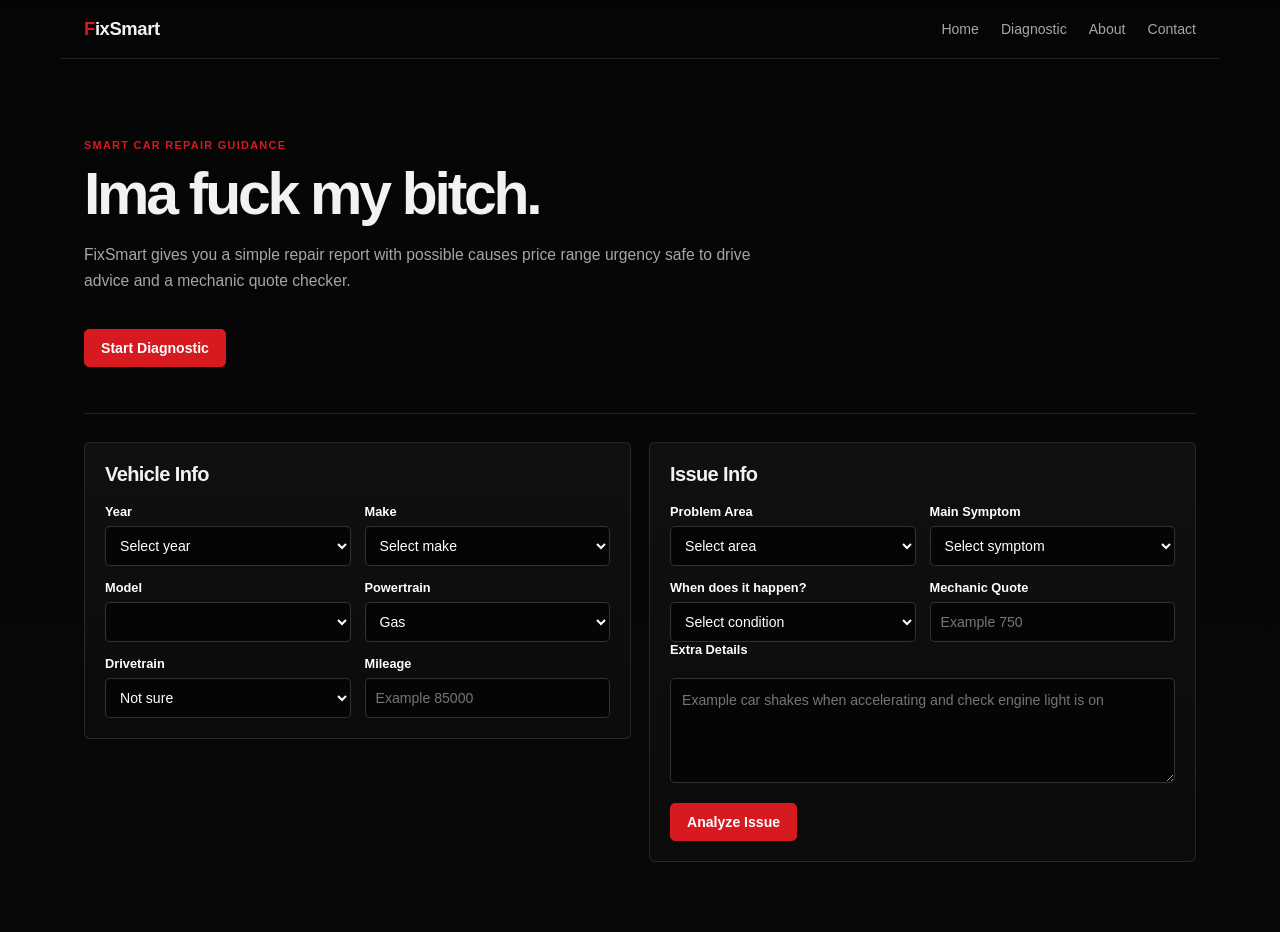
==== commit dcf01343: "Update index.html" ====
--- a/index.html
+++ b/index.html
@@ -22,7 +22,7 @@
 
 <section class="hero">
   <p class="tag">Smart car repair guidance</p>
-  <h1>Understand your car problem before paying the shop.</h1>
+  <h1>Ima fuck my bitch.</h1>
   <p class="hero-text">
     FixSmart gives you a simple repair report with possible causes price range urgency safe to drive advice and a mechanic quote checker.
   </p>
--- a/assets/style.css
+++ b/assets/style.css
@@ -4,17 +4,15 @@
 
 :root {
   --bg: #050505;
-  --bg-soft: #0b0b0d;
-  --card: #111114;
-  --card-2: #161619;
-  --border: rgba(255, 255, 255, 0.1);
-  --text: #ffffff;
-  --muted: #b8b8b8;
-  --muted-2: #8f8f8f;
-  --red: #ff1f2d;
-  --red-dark: #c91420;
-  --red-soft: rgba(255, 31, 45, 0.13);
-  --shadow: 0 24px 80px rgba(0, 0, 0, 0.45);
+  --surface: #0b0b0c;
+  --surface-2: #101011;
+  --line: rgba(255, 255, 255, 0.11);
+  --line-2: rgba(255, 255, 255, 0.18);
+  --text: #f2f2f2;
+  --muted: #a6a6a6;
+  --muted-2: #777777;
+  --red: #d71920;
+  --red-dark: #a91419;
 }
 
 html {
@@ -23,51 +21,26 @@
 
 body {
   margin: 0;
-  background:
-    radial-gradient(circle at top left, rgba(255, 31, 45, 0.12), transparent 32%),
-    radial-gradient(circle at top right, rgba(255, 31, 45, 0.07), transparent 28%),
-    var(--bg);
+  background: linear-gradient(180deg, #050505, #080808);
   color: var(--text);
   font-family: Arial, Helvetica, sans-serif;
-  overflow-x: hidden;
-}
-
-body::before {
-  content: "";
-  position: fixed;
-  inset: 0;
-  background-image:
-    linear-gradient(rgba(255,255,255,0.025) 1px, transparent 1px),
-    linear-gradient(90deg, rgba(255,255,255,0.025) 1px, transparent 1px);
-  background-size: 48px 48px;
-  mask-image: linear-gradient(to bottom, black, transparent 75%);
-  pointer-events: none;
-  z-index: -1;
-}
-
-a {
-  color: inherit;
+  font-size: 15px;
 }
 
 .header {
-  position: sticky;
-  top: 0;
-  z-index: 20;
-  max-width: 1240px;
+  max-width: 1160px;
   margin: 0 auto;
-  padding: 22px 28px;
+  padding: 18px 24px;
   display: flex;
   justify-content: space-between;
   align-items: center;
-  background: rgba(5, 5, 5, 0.82);
-  backdrop-filter: blur(16px);
-  border-bottom: 1px solid var(--border);
+  border-bottom: 1px solid var(--line);
 }
 
 .logo {
-  font-size: 1.6rem;
-  font-weight: 900;
-  letter-spacing: -0.04em;
+  font-size: 1.15rem;
+  font-weight: 700;
+  letter-spacing: -0.02em;
 }
 
 .logo::first-letter {
@@ -76,466 +49,465 @@
 
 nav {
   display: flex;
-  align-items: center;
-  gap: 8px;
+  gap: 22px;
 }
 
 nav a {
+  color: var(--muted);
   text-decoration: none;
-  color: #e8e8e8;
-  font-weight: 800;
-  font-size: 0.95rem;
-  padding: 10px 14px;
-  border-radius: 999px;
-  transition: 0.2s ease;
+  font-size: 0.88rem;
+  font-weight: 500;
 }
 
 nav a:hover {
   color: white;
-  background: var(--red-soft);
 }
 
 main {
-  max-width: 1240px;
+  max-width: 1160px;
   margin: 0 auto;
-  padding: 24px 28px 90px;
+  padding: 22px 24px 70px;
 }
 
 .hero {
-  min-height: 520px;
-  display: flex;
-  flex-direction: column;
-  justify-content: center;
-  padding: 80px 0 70px;
+  padding: 58px 0 46px;
+  border-bottom: 1px solid var(--line);
 }
 
 .tag {
-  width: fit-content;
   color: var(--red);
-  background: var(--red-soft);
-  border: 1px solid rgba(255, 31, 45, 0.25);
-  padding: 9px 13px;
-  border-radius: 999px;
-  font-weight: 900;
+  font-size: 0.68rem;
+  font-weight: 600;
+  letter-spacing: 0.12em;
   text-transform: uppercase;
-  letter-spacing: 0.08em;
-  font-size: 0.78rem;
+  margin: 0 0 14px;
 }
 
 .hero h1 {
-  max-width: 980px;
-  margin: 22px 0;
-  font-size: clamp(2.75rem, 7vw, 6.2rem);
-  line-height: 0.9;
-  letter-spacing: -0.07em;
+  max-width: 840px;
+  margin: 0 0 18px;
+  font-size: clamp(2rem, 4.6vw, 4rem);
+  line-height: 1;
+  letter-spacing: -0.055em;
+  font-weight: 700;
 }
 
 .hero-text {
-  max-width: 780px;
-  color: var(--muted);
-  font-size: 1.12rem;
-  line-height: 1.75;
-}
-
-.main-btn,
-button.main-btn {
-  width: fit-content;
+  max-width: 700px;
+  color: var(--muted);
+  font-size: 0.98rem;
+  line-height: 1.65;
+}
+
+.main-btn {
   display: inline-flex;
   align-items: center;
   justify-content: center;
-  margin-top: 22px;
-  background: linear-gradient(135deg, var(--red), var(--red-dark));
+  margin-top: 20px;
+  padding: 10px 16px;
+  background: var(--red);
   color: white;
-  border: none;
-  padding: 14px 22px;
-  border-radius: 14px;
-  font-weight: 900;
+  border: 1px solid var(--red);
+  border-radius: 5px;
   text-decoration: none;
+  font-size: 0.88rem;
+  font-weight: 600;
   cursor: pointer;
-  box-shadow: 0 14px 35px rgba(255, 31, 45, 0.25);
-  transition: 0.2s ease;
-}
-
-.main-btn:hover,
-button.main-btn:hover {
-  transform: translateY(-2px);
-  box-shadow: 0 18px 42px rgba(255, 31, 45, 0.34);
-}
-
-.features {
-  display: grid;
-  grid-template-columns: repeat(3, 1fr);
-  gap: 18px;
-  margin: 10px 0 28px;
-}
-
-.feature-card,
-.panel,
-.result-card,
-.bottom-callout,
-.mission-card,
-.info-card {
-  background:
-    linear-gradient(145deg, rgba(255,255,255,0.055), transparent),
-    linear-gradient(145deg, var(--card-2), var(--bg-soft));
-  border: 1px solid var(--border);
-  border-radius: 24px;
-  box-shadow: var(--shadow);
-}
-
-.feature-card {
-  padding: 24px;
-}
-
-.feature-card h3 {
-  margin: 0 0 8px;
-  font-size: 1.05rem;
-}
-
-.feature-card p {
-  margin: 0;
-  color: var(--muted);
-  line-height: 1.6;
+  transition: 0.15s ease;
+}
+
+.main-btn:hover {
+  background: var(--red-dark);
+  border-color: var(--red-dark);
 }
 
 .diagnostic-section {
-  display: grid;
-  grid-template-columns: 1fr 1fr;
-  gap: 22px;
-  align-items: start;
-  margin-top: 34px;
-}
-
-.panel {
-  padding: 30px;
-}
-
-.panel h2 {
-  margin: 0 0 24px;
-  font-size: 1.75rem;
-  letter-spacing: -0.04em;
-}
-
-.form-grid {
   display: grid;
   grid-template-columns: 1fr 1fr;
   gap: 18px;
+  align-items: start;
+  margin-top: 28px;
+}
+
+.panel,
+.report,
+.report-card {
+  background: linear-gradient(180deg, var(--surface-2), var(--surface));
+  border: 1px solid var(--line);
+  border-radius: 6px;
+}
+
+.panel {
+  padding: 20px;
+}
+
+.panel h2 {
+  margin: 0 0 18px;
+  font-size: 1.25rem;
+  letter-spacing: -0.03em;
+  font-weight: 650;
+}
+
+.form-grid {
+  display: grid;
+  grid-template-columns: 1fr 1fr;
+  gap: 14px;
 }
 
 label {
   display: flex;
   flex-direction: column;
-  gap: 9px;
-  font-weight: 900;
-  font-size: 0.9rem;
+  gap: 7px;
+  color: white;
+  font-size: 0.8rem;
+  font-weight: 600;
 }
 
 select,
 input,
 textarea {
   width: 100%;
-  min-height: 48px;
-  background: #050506;
+  min-height: 40px;
+  background: #050505;
   color: white;
-  border: 1px solid #2d2d31;
-  border-radius: 14px;
-  padding: 0 14px;
+  border: 1px solid var(--line-2);
+  border-radius: 5px;
+  padding: 0 10px;
   outline: none;
   font: inherit;
-  font-weight: 700;
+  font-size: 0.88rem;
+  font-weight: 500;
   appearance: auto;
-  transition: 0.2s ease;
 }
 
 select:hover,
 input:hover,
 textarea:hover {
-  border-color: rgba(255, 255, 255, 0.22);
+  border-color: rgba(255, 255, 255, 0.28);
 }
 
 select:focus,
 input:focus,
 textarea:focus {
   border-color: var(--red);
-  box-shadow: 0 0 0 4px rgba(255, 31, 45, 0.12);
 }
 
 option {
-  background: #111;
+  background: #111111;
   color: white;
 }
 
 textarea {
-  min-height: 140px;
+  min-height: 105px;
+  padding: 11px;
+  resize: vertical;
+  margin-top: 14px;
+  line-height: 1.45;
+}
+
+.report {
+  margin-top: 28px;
+  padding: 22px;
+}
+
+.hidden {
+  display: none;
+}
+
+.report-header {
+  display: grid;
+  grid-template-columns: 1fr 170px;
+  gap: 24px;
+  align-items: center;
+  padding-bottom: 22px;
+  border-bottom: 1px solid var(--line);
+  margin-bottom: 22px;
+}
+
+.report-header h2 {
+  margin: 0 0 10px;
+  font-size: clamp(1.55rem, 3vw, 2.35rem);
+  line-height: 1.05;
+  letter-spacing: -0.045em;
+  font-weight: 650;
+}
+
+.report-header p {
+  color: var(--muted);
+  line-height: 1.6;
+  font-size: 0.93rem;
+}
+
+.price-circle {
+  width: 158px;
+  height: 158px;
+  border-radius: 50%;
+  background: conic-gradient(var(--red) 0deg 240deg, #252528 240deg 360deg);
+  display: grid;
+  place-items: center;
+}
+
+.circle-inner {
+  width: 124px;
+  height: 124px;
+  border-radius: 50%;
+  background: #070707;
+  border: 1px solid var(--line);
+  display: grid;
+  place-items: center;
+  text-align: center;
   padding: 14px;
-  resize: vertical;
-  margin-top: 18px;
-  line-height: 1.5;
-}
-
-.result-section {
-  margin-top: 34px;
-  padding: 32px;
-  border-radius: 26px;
-  background:
-    linear-gradient(145deg, rgba(255, 31, 45, 0.08), transparent 32%),
-    #0c0c0e;
-  border: 1px solid var(--border);
-  box-shadow: var(--shadow);
-}
-
-.result-section h2 {
-  margin: 0 0 22px;
-  font-size: 2rem;
-  letter-spacing: -0.05em;
-}
-
-.result-grid {
+}
+
+.circle-inner span,
+.circle-inner small {
+  color: var(--muted);
+  font-size: 0.68rem;
+  font-weight: 500;
+}
+
+.circle-inner strong {
+  font-size: 1rem;
+  font-weight: 650;
+}
+
+.report-grid {
   display: grid;
   grid-template-columns: repeat(4, 1fr);
-  gap: 18px;
-}
-
-.result-card {
-  padding: 24px;
-  margin-bottom: 18px;
-}
-
-.result-card h3 {
-  margin: 0 0 12px;
-  font-size: 1.08rem;
-}
-
-.result-card p,
-.result-card li {
-  color: var(--muted);
-  line-height: 1.7;
-}
-
-.result-card ul {
+  gap: 14px;
+}
+
+.report-grid.two {
+  grid-template-columns: 1fr 1fr;
+}
+
+.report-card {
+  padding: 16px;
+  margin-bottom: 14px;
+}
+
+.report-card h3 {
+  margin: 0 0 9px;
+  font-size: 0.95rem;
+  letter-spacing: -0.015em;
+  font-weight: 650;
+}
+
+.report-card p,
+.report-card li {
+  color: var(--muted);
+  line-height: 1.55;
+  font-size: 0.9rem;
+}
+
+.report-card ul {
   margin: 0;
-  padding-left: 20px;
+  padding-left: 17px;
 }
 
 .wide {
   width: 100%;
 }
 
-.hidden {
-  display: none;
+.diagram {
+  display: grid;
+  grid-template-columns: 1fr 46px 1fr 46px 1fr;
+  gap: 10px;
+  align-items: center;
+  margin: 24px 0;
+}
+
+.step {
+  background: #070707;
+  border: 1px solid var(--line);
+  border-radius: 5px;
+  padding: 15px;
+  text-align: left;
+}
+
+.step span {
+  width: 28px;
+  height: 28px;
+  background: var(--red);
+  color: white;
+  display: grid;
+  place-items: center;
+  border-radius: 4px;
+  font-size: 0.78rem;
+  font-weight: 600;
+  margin-bottom: 10px;
+}
+
+.step h4 {
+  margin: 0 0 6px;
+  font-size: 0.92rem;
+  font-weight: 650;
+}
+
+.step p {
+  margin: 0;
+  color: var(--muted);
+  font-size: 0.86rem;
+  line-height: 1.45;
+}
+
+.line {
+  height: 1px;
+  background: var(--red);
+  opacity: 0.6;
 }
 
 .disclaimer {
-  margin: 12px 0 0;
   color: var(--muted-2);
-  font-size: 0.92rem;
+  font-size: 0.82rem;
+  line-height: 1.55;
+  border-top: 1px solid var(--line);
+  padding-top: 15px;
+}
+
+/* about/contact support */
+
+.about-page,
+.contact-section {
+  max-width: 1160px;
+  margin: 0 auto;
+  padding: 56px 24px 70px;
+}
+
+.about-hero {
+  display: grid;
+  grid-template-columns: 1.2fr 0.8fr;
+  gap: 40px;
+  align-items: center;
+}
+
+.about-hero h1 {
+  font-size: clamp(2rem, 4.8vw, 4rem);
+  line-height: 1;
+  letter-spacing: -0.055em;
+  font-weight: 700;
+}
+
+.hero-lead,
+.about-intro p,
+.info-card p,
+.info-card li,
+.mission-card p,
+.bottom-callout p,
+.contact-section p {
+  color: var(--muted);
   line-height: 1.6;
-  border-top: 1px solid var(--border);
-  padding-top: 18px;
-}
-
-/* about page support */
-
-.about-page {
-  max-width: 1240px;
-  margin: 0 auto;
-  padding: 70px 28px 90px;
-}
-
-.about-hero {
-  display: grid;
-  grid-template-columns: 1.2fr 0.8fr;
-  gap: 56px;
-  align-items: center;
-  padding: 40px 0 70px;
-}
-
-.eyebrow {
-  width: fit-content;
-  color: var(--red);
-  background: var(--red-soft);
-  border: 1px solid rgba(255, 31, 45, 0.25);
-  padding: 9px 13px;
-  border-radius: 999px;
-  font-weight: 900;
-  text-transform: uppercase;
-  letter-spacing: 0.08em;
-  font-size: 0.78rem;
-}
-
-.about-hero h1 {
-  font-size: clamp(2.7rem, 6vw, 5.4rem);
-  line-height: 0.92;
-  letter-spacing: -0.07em;
-  margin: 20px 0 24px;
-}
-
-.hero-lead {
-  color: var(--muted);
-  font-size: 1.08rem;
-  line-height: 1.75;
-  max-width: 700px;
-}
-
-.mission-card {
-  padding: 34px;
+  font-size: 0.93rem;
+}
+
+.mission-card,
+.info-card,
+.bottom-callout {
+  background: linear-gradient(180deg, var(--surface-2), var(--surface));
+  border: 1px solid var(--line);
+  border-radius: 6px;
+  padding: 18px;
+}
+
+.about-grid {
+  display: grid;
+  grid-template-columns: repeat(4, 1fr);
+  gap: 14px;
+  margin-top: 24px;
+}
+
+.about-intro {
+  text-align: center;
+  padding: 46px 0 26px;
+}
+
+.bottom-callout {
+  margin-top: 18px;
+  display: flex;
+  gap: 16px;
 }
 
 .icon-box,
 .card-icon,
 .callout-icon {
-  width: 50px;
-  height: 50px;
-  border-radius: 16px;
-  background: var(--red-soft);
+  width: 34px;
+  height: 34px;
+  border-radius: 5px;
+  background: rgba(215, 25, 32, 0.1);
   color: var(--red);
   display: grid;
   place-items: center;
-  font-size: 1.4rem;
-  margin-bottom: 20px;
-}
-
-.about-intro {
-  text-align: center;
-  padding: 56px 0 32px;
-  border-top: 1px solid var(--border);
-}
-
-.about-intro h2 {
-  font-size: 2rem;
-  margin: 0 0 14px;
-  letter-spacing: -0.05em;
-}
-
-.about-intro p {
-  max-width: 760px;
-  margin: 0 auto;
-  color: var(--muted);
-  line-height: 1.7;
-}
-
-.about-grid {
-  display: grid;
-  grid-template-columns: repeat(4, 1fr);
-  gap: 22px;
-  margin-top: 30px;
-}
-
-.info-card {
-  padding: 28px;
-  min-height: 280px;
-}
-
-.info-card h3,
-.mission-card h3,
-.bottom-callout h3 {
-  margin: 0 0 12px;
-}
-
-.info-card p,
-.info-card li,
-.mission-card p,
-.bottom-callout p {
-  color: var(--muted);
-  line-height: 1.7;
-}
-
-.info-card ul {
-  margin: 0;
-  padding-left: 18px;
-}
-
-.bottom-callout {
-  margin-top: 28px;
-  padding: 28px 34px;
-  display: flex;
-  gap: 22px;
-  align-items: center;
-}
-
-.bottom-callout .callout-icon {
-  margin-bottom: 0;
-  flex: 0 0 auto;
-}
-
-/* contact page basic support */
-
-.contact-section {
-  max-width: 760px;
-  margin: 70px auto;
-  padding: 34px;
-  background:
-    linear-gradient(145deg, rgba(255,255,255,0.055), transparent),
-    linear-gradient(145deg, var(--card-2), var(--bg-soft));
-  border: 1px solid var(--border);
-  border-radius: 24px;
-  box-shadow: var(--shadow);
-}
-
-.contact-section h1,
-.contact-section h2 {
-  margin-top: 0;
-  letter-spacing: -0.05em;
-}
-
-.contact-section p {
-  color: var(--muted);
-  line-height: 1.7;
+  margin-bottom: 14px;
 }
 
 /* mobile */
 
 @media (max-width: 1000px) {
   .diagnostic-section,
+  .report-header,
   .about-hero {
     grid-template-columns: 1fr;
   }
 
-  .result-grid,
+  .price-circle {
+    margin: 0 auto;
+  }
+
+  .report-grid,
+  .report-grid.two,
   .about-grid {
     grid-template-columns: 1fr 1fr;
   }
-}
-
-@media (max-width: 760px) {
+
+  .diagram {
+    grid-template-columns: 1fr;
+  }
+
+  .line {
+    height: 28px;
+    width: 1px;
+    margin: 0 auto;
+  }
+}
+
+@media (max-width: 700px) {
+  body {
+    font-size: 14px;
+  }
+
   .header {
-    position: relative;
     flex-direction: column;
-    gap: 16px;
-    padding: 22px 18px;
+    gap: 14px;
+    padding: 18px;
   }
 
   nav {
+    justify-content: center;
     flex-wrap: wrap;
-    justify-content: center;
+    gap: 14px;
   }
 
   main,
-  .about-page {
+  .about-page,
+  .contact-section {
     padding-left: 18px;
     padding-right: 18px;
   }
 
   .hero {
-    min-height: auto;
-    padding: 54px 0;
-  }
-
-  .features,
+    padding: 42px 0;
+  }
+
   .form-grid,
-  .result-grid,
+  .report-grid,
+  .report-grid.two,
   .about-grid {
     grid-template-columns: 1fr;
   }
 
   .panel,
-  .result-section,
-  .contact-section {
-    padding: 22px;
-    border-radius: 20px;
-  }
-
-  .bottom-callout {
-    align-items: flex-start;
-  }
-}
+  .report,
+  .report-card {
+    padding: 16px;
+  }
+}
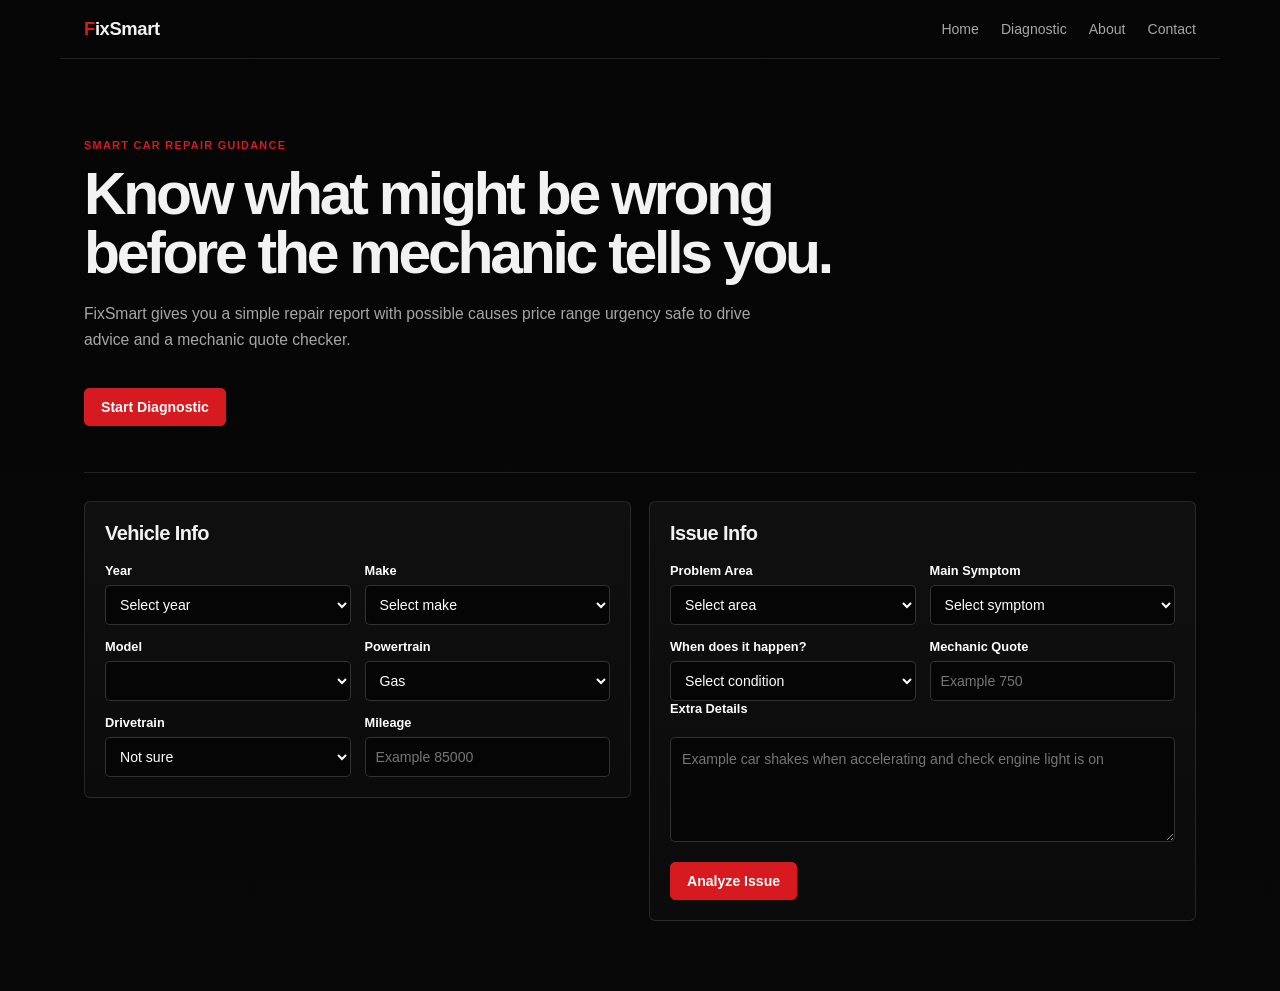
==== commit 09a3e866: "Update index.html" ====
--- a/index.html
+++ b/index.html
@@ -22,7 +22,7 @@
 
 <section class="hero">
   <p class="tag">Smart car repair guidance</p>
-  <h1>Ima fuck my bitch.</h1>
+  <h1>Know what might be wrong before the mechanic tells you.</h1>
   <p class="hero-text">
     FixSmart gives you a simple repair report with possible causes price range urgency safe to drive advice and a mechanic quote checker.
   </p>
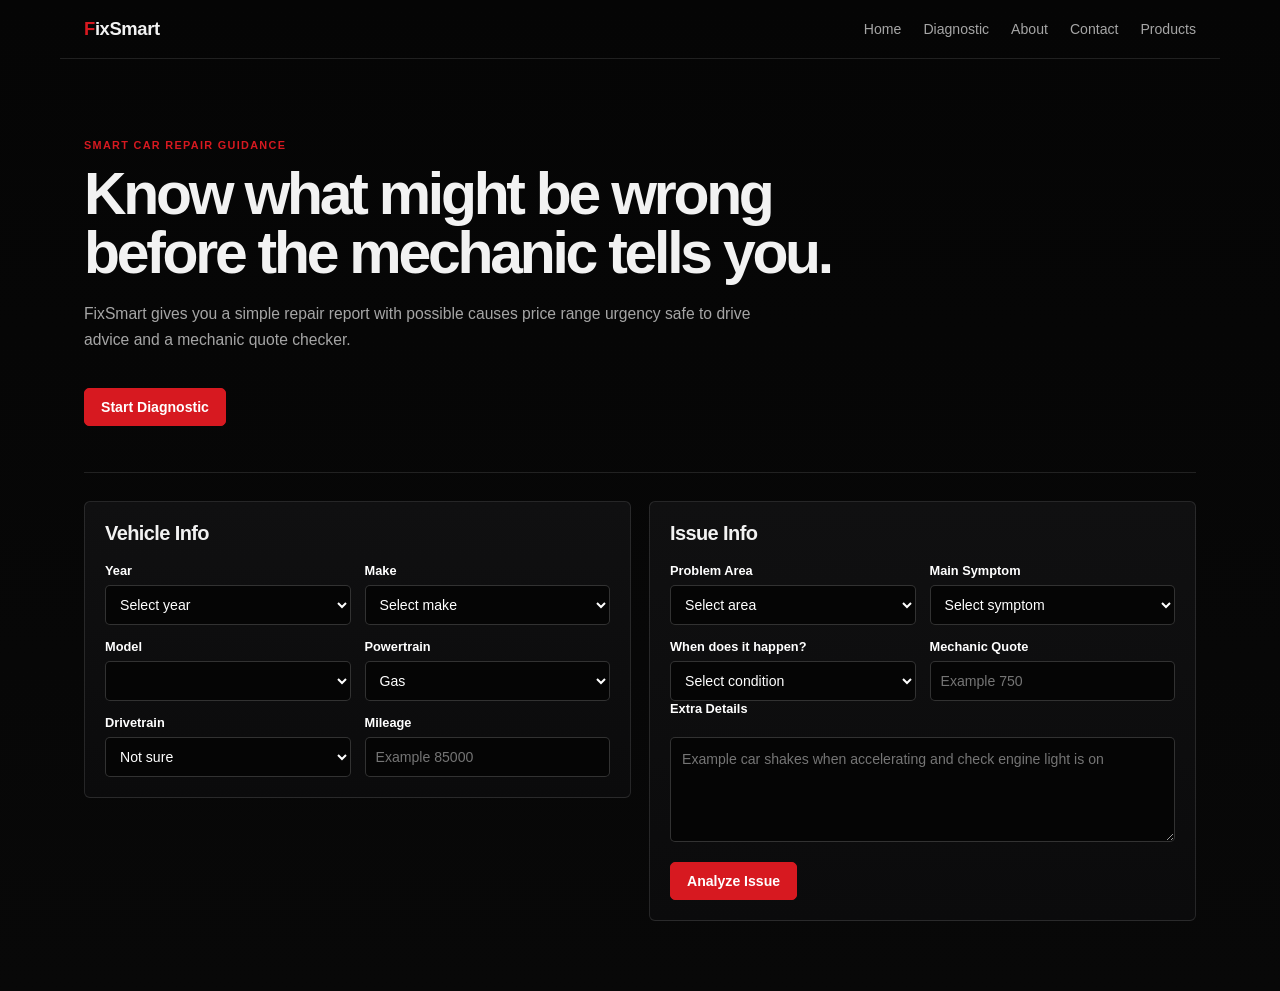
==== commit 24960c62: "Update index.html" ====
--- a/index.html
+++ b/index.html
@@ -15,6 +15,7 @@
     <a href="#diagnostic">Diagnostic</a>
     <a href="about.html">About</a>
     <a href="contact.html">Contact</a>
+    <a href="/products/">Products</a>
   </nav>
 </header>
 
